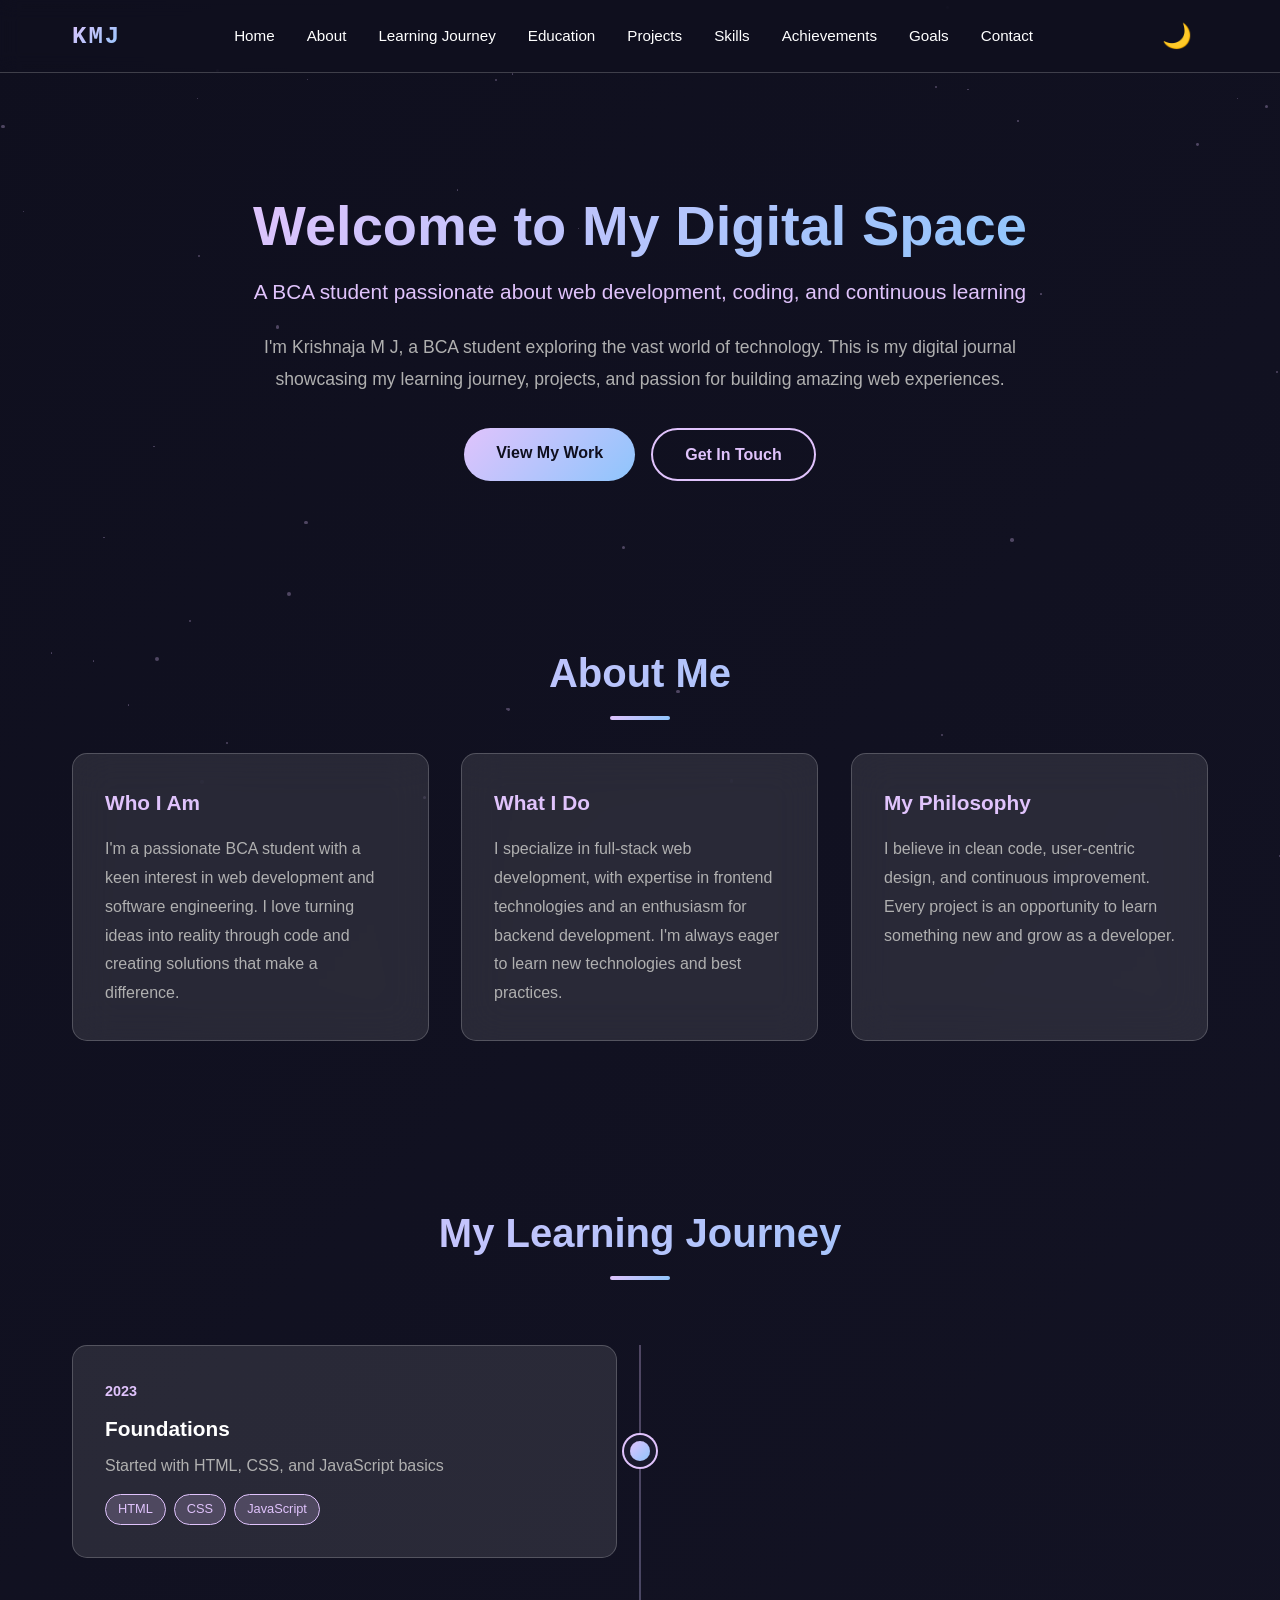
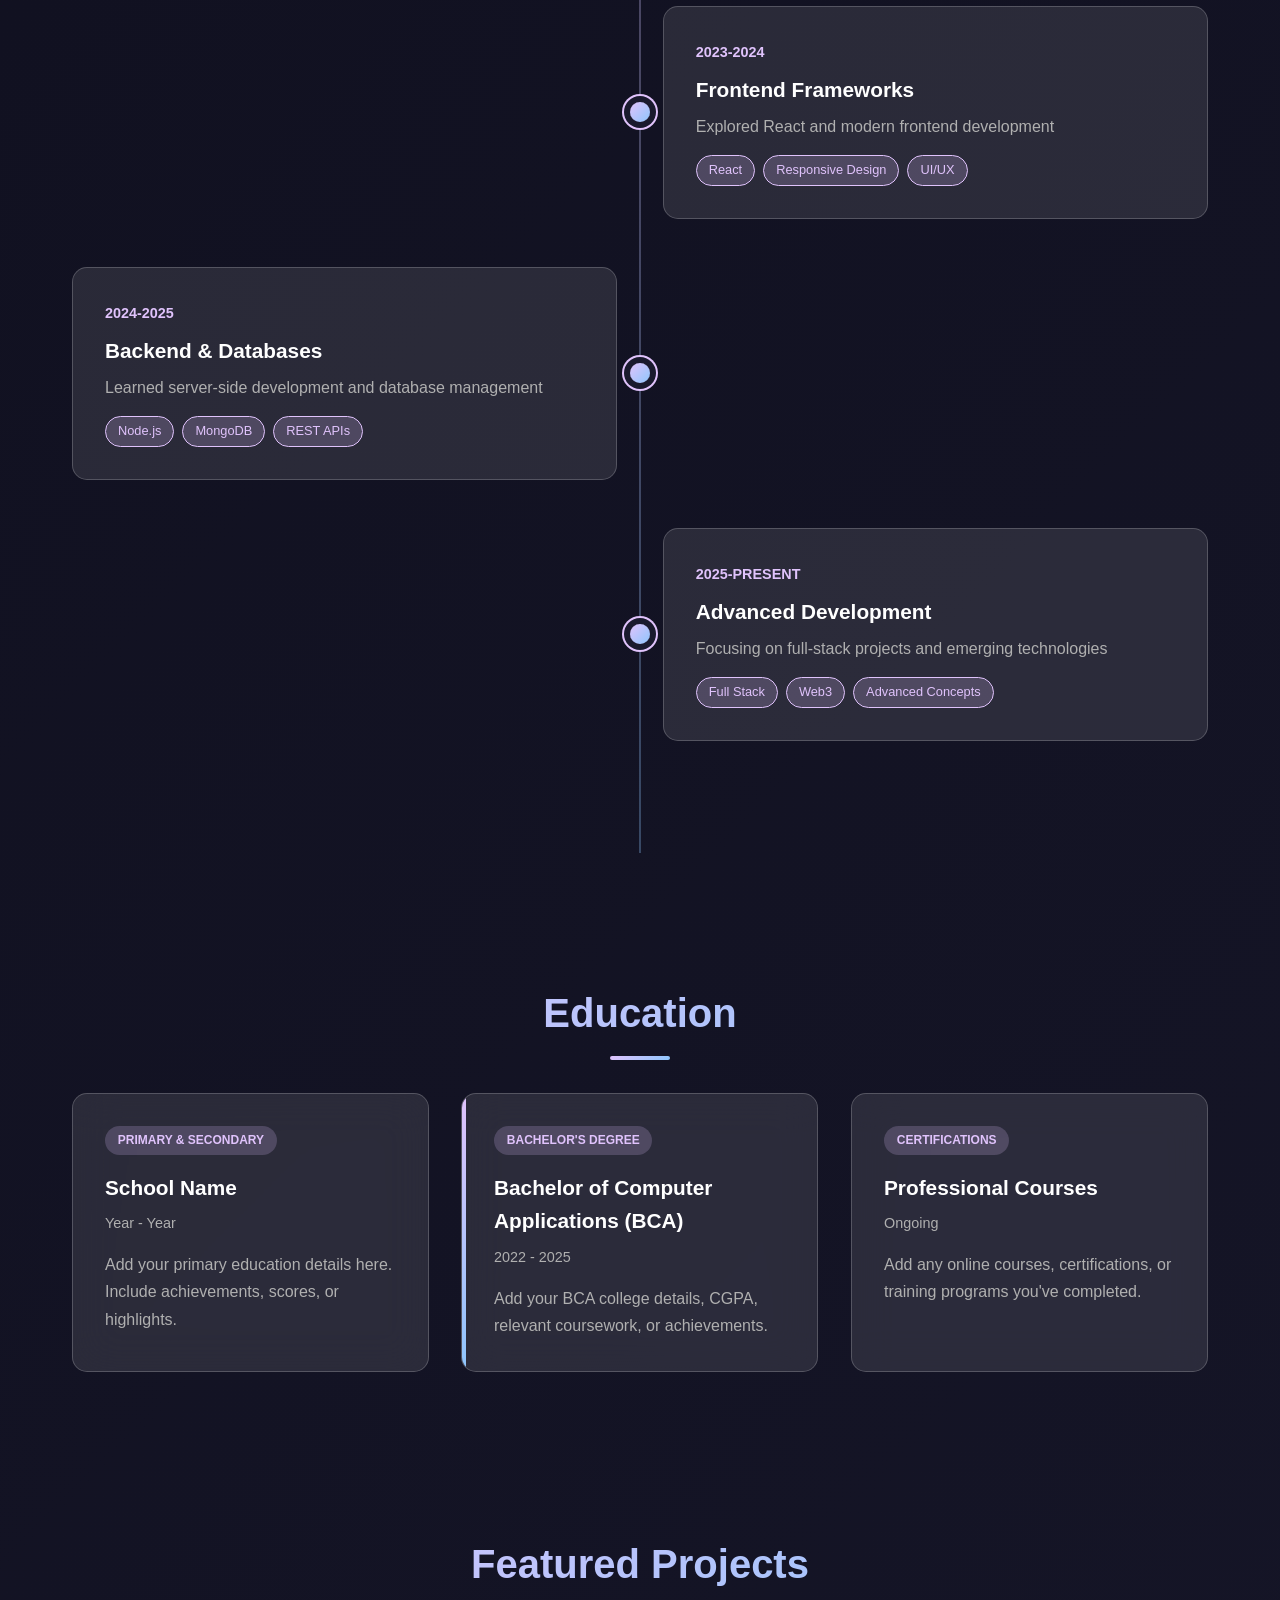
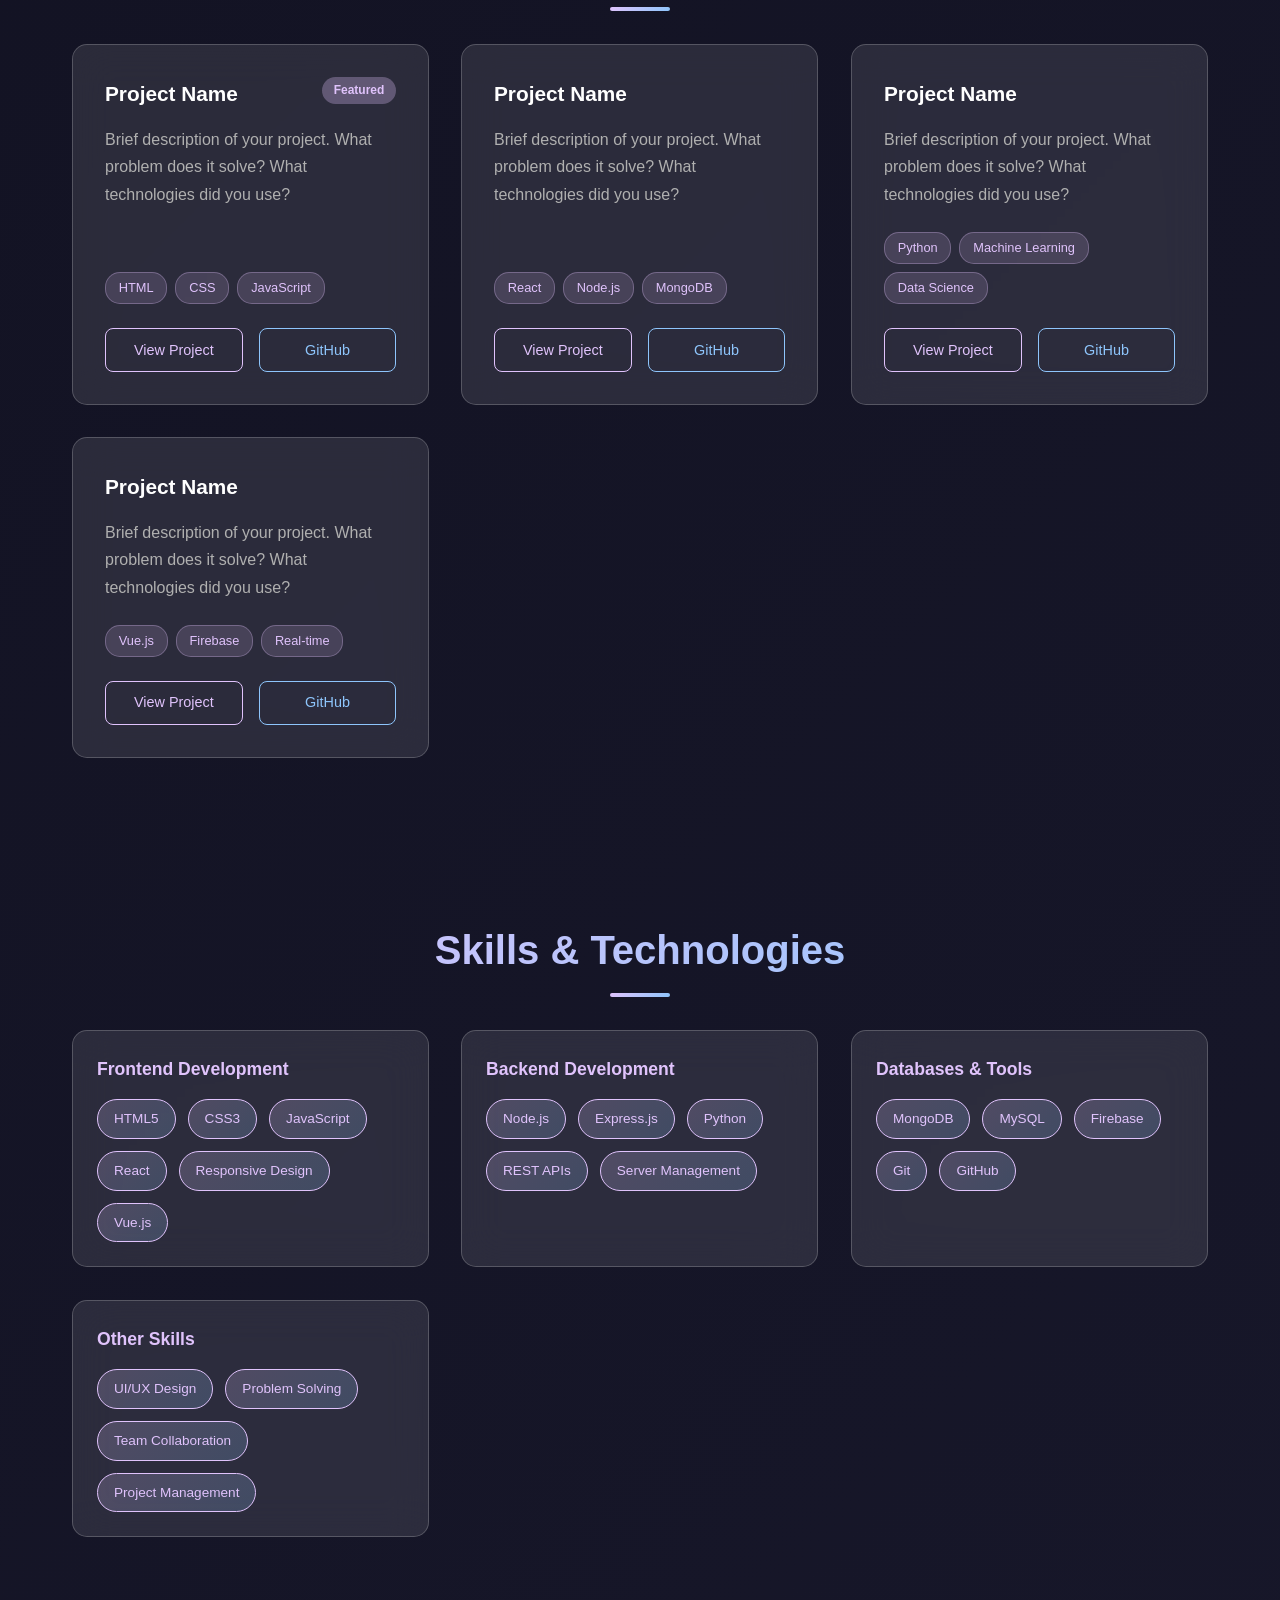
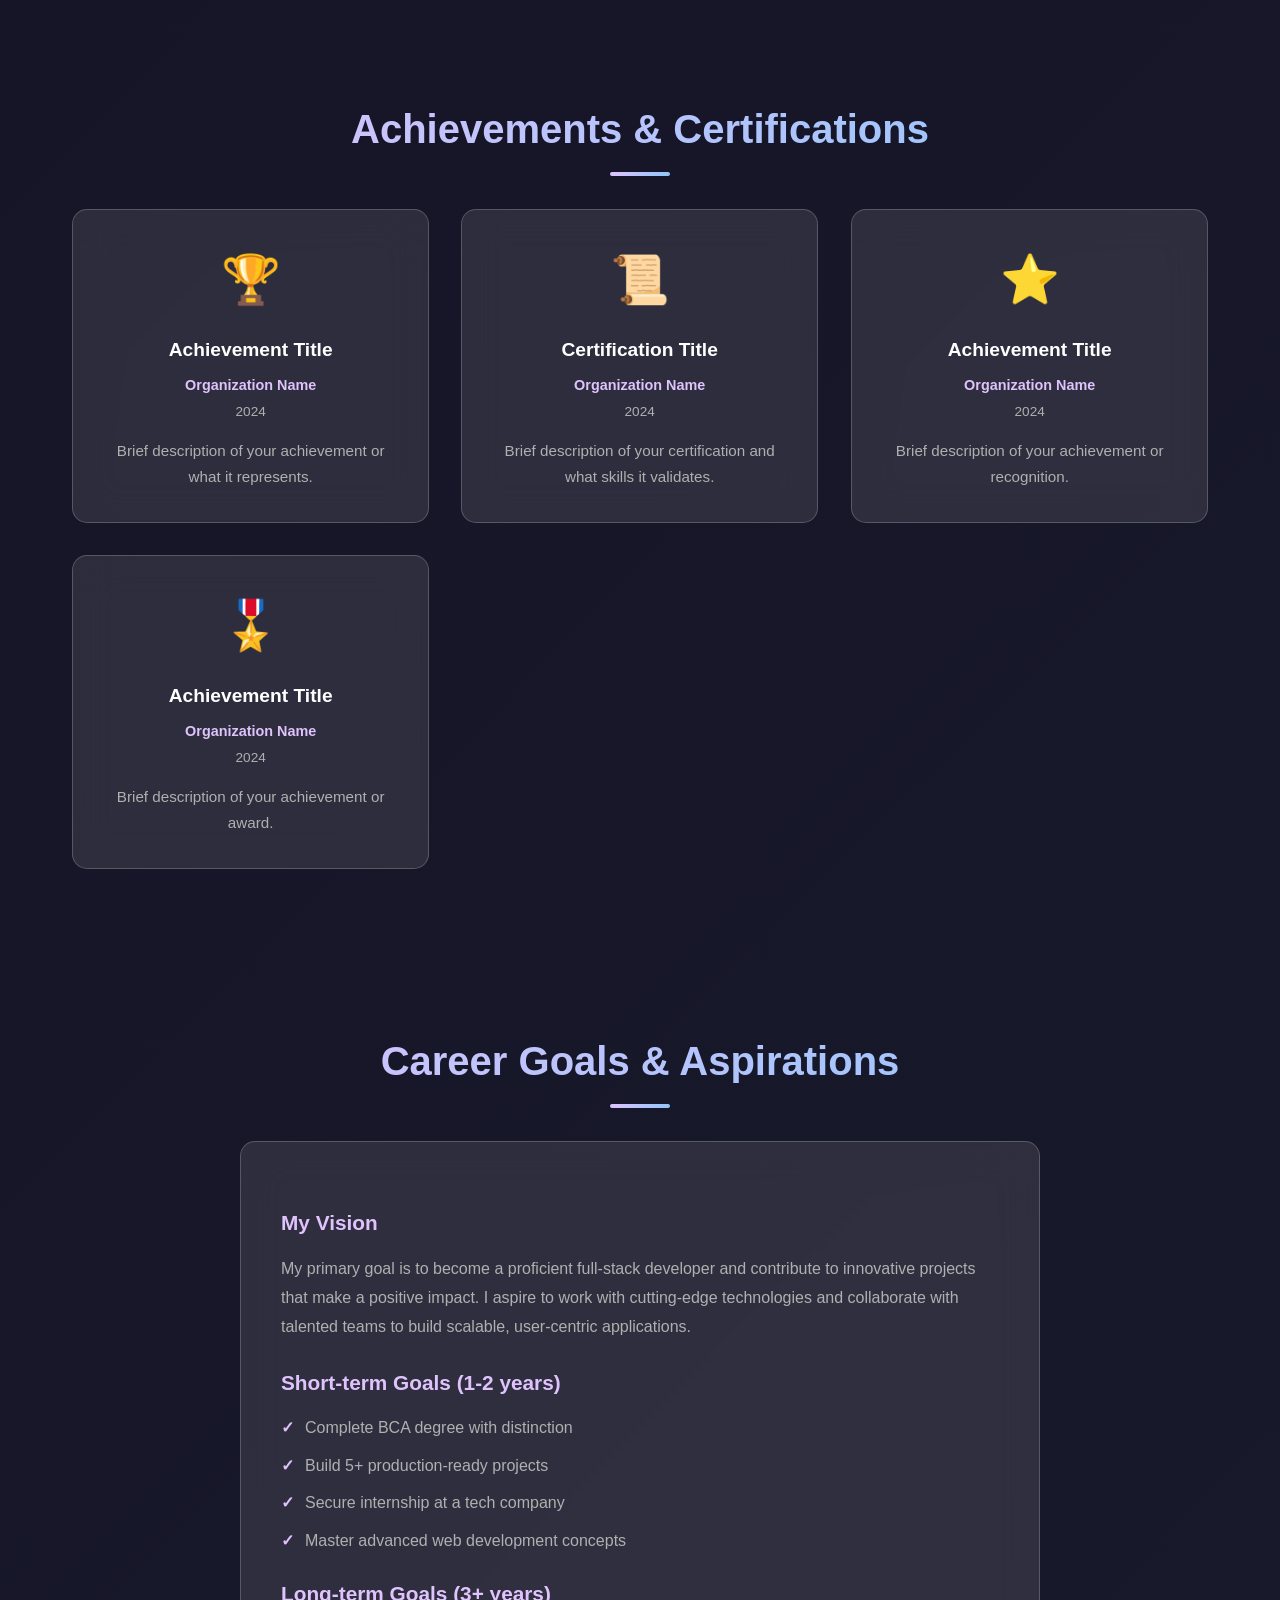
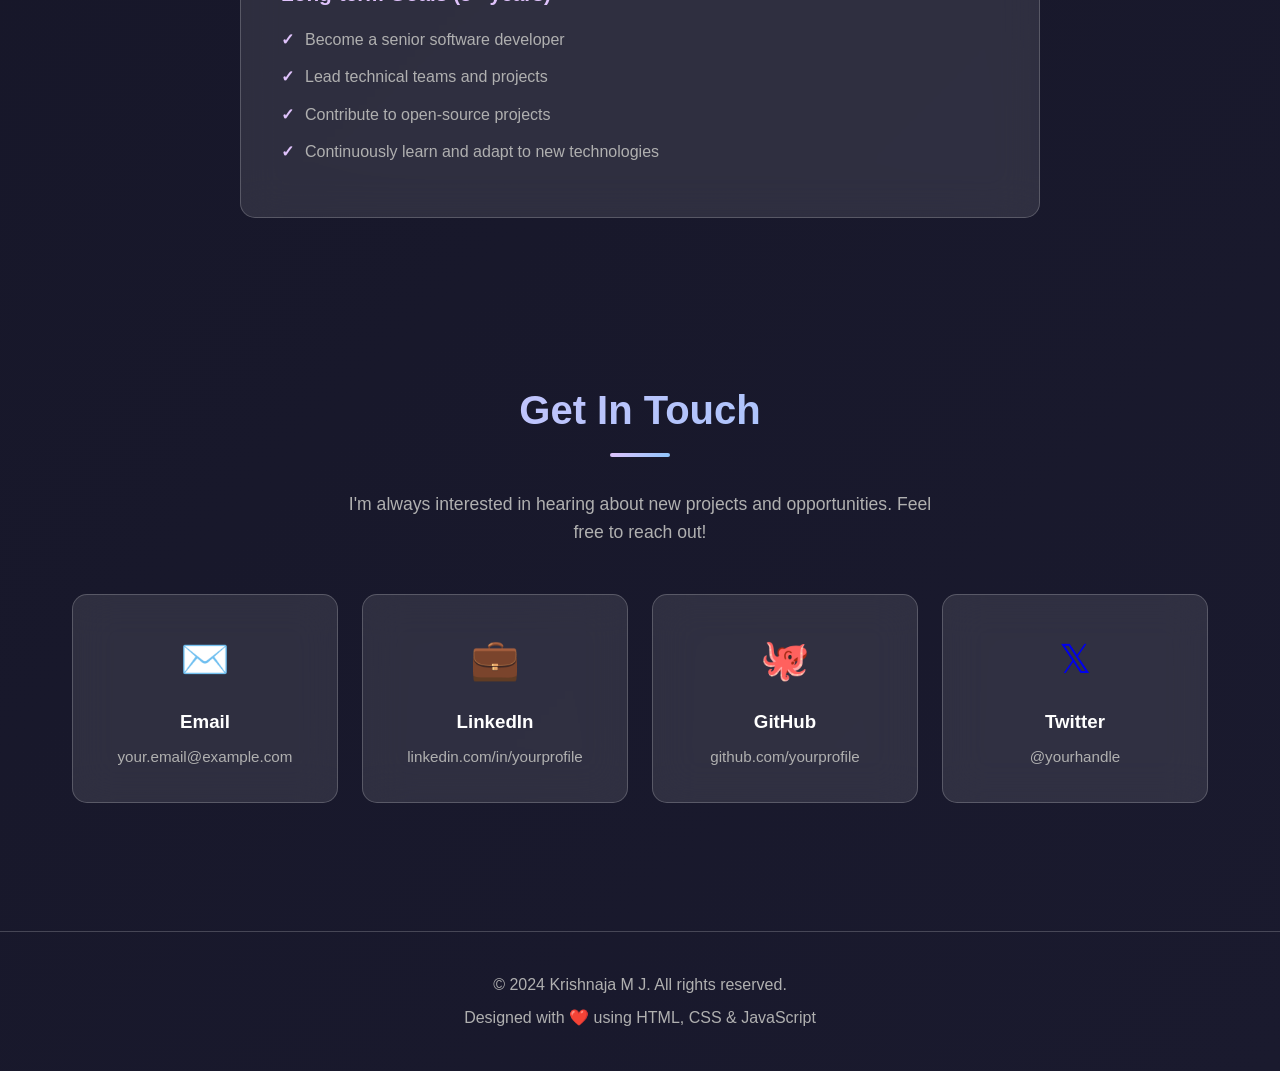
==== index.html @ 17bfd7f3 "Initial commit: Add elegant personal portfolio website" ====
<!DOCTYPE html>
<html lang="en">
<head>
    <meta charset="UTF-8">
    <meta name="viewport" content="width=device-width, initial-scale=1.0">
    <title>Krishnaja M J - Portfolio</title>
    <link rel="stylesheet" href="style.css">
</head>
<body>
    <!-- Animated Background Particles -->
    <div class="particles" id="particles"></div>

    <!-- Navigation -->
    <nav class="navbar">
        <div class="navbar-container">
            <!-- Logo with Initials -->
            <div class="logo">
                <span class="logo-text">KMJ</span>
            </div>
            
            <!-- Navigation Links -->
            <ul class="nav-menu" id="navMenu">
                <li><a href="#home" class="nav-link">Home</a></li>
                <li><a href="#about" class="nav-link">About</a></li>
                <li><a href="#journey" class="nav-link">Learning Journey</a></li>
                <li><a href="#education" class="nav-link">Education</a></li>
                <li><a href="#projects" class="nav-link">Projects</a></li>
                <li><a href="#skills" class="nav-link">Skills</a></li>
                <li><a href="#achievements" class="nav-link">Achievements</a></li>
                <li><a href="#goals" class="nav-link">Goals</a></li>
                <li><a href="#contact" class="nav-link">Contact</a></li>
            </ul>

            <!-- Theme Toggle -->
            <div class="theme-toggle" id="themeToggle">
                <span class="toggle-icon">🌙</span>
            </div>

            <!-- Hamburger Menu -->
            <div class="hamburger" id="hamburger">
                <span></span>
                <span></span>
                <span></span>
            </div>
        </div>
    </nav>

    <!-- Welcome Section -->
    <section id="home" class="welcome">
        <div class="welcome-content">
            <h1 class="welcome-title">Welcome to My Digital Space</h1>
            <p class="welcome-subtitle">A BCA student passionate about web development, coding, and continuous learning</p>
            <p class="welcome-description">
                <!-- REPLACE: Add your personal statement here -->
                I'm Krishnaja M J, a BCA student exploring the vast world of technology. This is my digital journal showcasing my learning journey, projects, and passion for building amazing web experiences.
            </p>
            <div class="welcome-buttons">
                <a href="#projects" class="btn btn-primary">View My Work</a>
                <a href="#contact" class="btn btn-secondary">Get In Touch</a>
            </div>
        </div>
    </section>

    <!-- About Me Section -->
    <section id="about" class="about">
        <div class="container">
            <h2 class="section-title">About Me</h2>
            <div class="about-grid">
                <div class="about-card glassmorphism">
                    <h3>Who I Am</h3>
                    <p>
                        <!-- REPLACE: Update with your background -->
                        I'm a passionate BCA student with a keen interest in web development and software engineering. I love turning ideas into reality through code and creating solutions that make a difference.
                    </p>
                </div>
                <div class="about-card glassmorphism">
                    <h3>What I Do</h3>
                    <p>
                        <!-- REPLACE: Update with your focus areas -->
                        I specialize in full-stack web development, with expertise in frontend technologies and an enthusiasm for backend development. I'm always eager to learn new technologies and best practices.
                    </p>
                </div>
                <div class="about-card glassmorphism">
                    <h3>My Philosophy</h3>
                    <p>
                        <!-- REPLACE: Share your approach -->
                        I believe in clean code, user-centric design, and continuous improvement. Every project is an opportunity to learn something new and grow as a developer.
                    </p>
                </div>
            </div>
        </div>
    </section>

    <!-- Learning Journey Timeline -->
    <section id="journey" class="journey">
        <div class="container">
            <h2 class="section-title">My Learning Journey</h2>
            <div class="timeline">
                <!-- Timeline Item 1 -->
                <div class="timeline-item">
                    <div class="timeline-marker"></div>
                    <div class="timeline-content glassmorphism">
                        <span class="timeline-date">2023</span>
                        <h3>Foundations</h3>
                        <p>Started with HTML, CSS, and JavaScript basics</p>
                        <div class="timeline-tags">
                            <span class="tag">HTML</span>
                            <span class="tag">CSS</span>
                            <span class="tag">JavaScript</span>
                        </div>
                    </div>
                </div>

                <!-- Timeline Item 2 -->
                <div class="timeline-item">
                    <div class="timeline-marker"></div>
                    <div class="timeline-content glassmorphism">
                        <span class="timeline-date">2023-2024</span>
                        <h3>Frontend Frameworks</h3>
                        <p>Explored React and modern frontend development</p>
                        <div class="timeline-tags">
                            <span class="tag">React</span>
                            <span class="tag">Responsive Design</span>
                            <span class="tag">UI/UX</span>
                        </div>
                    </div>
                </div>

                <!-- Timeline Item 3 -->
                <div class="timeline-item">
                    <div class="timeline-marker"></div>
                    <div class="timeline-content glassmorphism">
                        <span class="timeline-date">2024-2025</span>
                        <h3>Backend & Databases</h3>
                        <p>Learned server-side development and database management</p>
                        <div class="timeline-tags">
                            <span class="tag">Node.js</span>
                            <span class="tag">MongoDB</span>
                            <span class="tag">REST APIs</span>
                        </div>
                    </div>
                </div>

                <!-- Timeline Item 4 -->
                <div class="timeline-item">
                    <div class="timeline-marker"></div>
                    <div class="timeline-content glassmorphism">
                        <span class="timeline-date">2025-Present</span>
                        <h3>Advanced Development</h3>
                        <p>Focusing on full-stack projects and emerging technologies</p>
                        <div class="timeline-tags">
                            <span class="tag">Full Stack</span>
                            <span class="tag">Web3</span>
                            <span class="tag">Advanced Concepts</span>
                        </div>
                    </div>
                </div>
            </div>
        </div>
    </section>

    <!-- Education Section -->
    <section id="education" class="education">
        <div class="container">
            <h2 class="section-title">Education</h2>
            <div class="education-grid">
                <!-- Primary Education -->
                <div class="education-card glassmorphism">
                    <div class="education-level">Primary & Secondary</div>
                    <h3><!-- REPLACE: School/Institution Name -->School Name</h3>
                    <p class="education-year"><!-- REPLACE: Years of Study -->Year - Year</p>
                    <p class="education-description">
                        <!-- REPLACE: Add achievements or highlights -->
                        Add your primary education details here. Include achievements, scores, or highlights.
                    </p>
                </div>

                <!-- Bachelor's Degree -->
                <div class="education-card glassmorphism active">
                    <div class="education-level">Bachelor's Degree</div>
                    <h3><!-- REPLACE: Your College Name -->
                        Bachelor of Computer Applications (BCA)
                    </h3>
                    <p class="education-year"><!-- REPLACE: Graduation Year -->2022 - 2025</p>
                    <p class="education-description">
                        <!-- REPLACE: Add college achievements -->
                        Add your BCA college details, CGPA, relevant coursework, or achievements.
                    </p>
                </div>

                <!-- Certifications -->
                <div class="education-card glassmorphism">
                    <div class="education-level">Certifications</div>
                    <h3><!-- REPLACE: Certification Name -->Professional Courses</h3>
                    <p class="education-year"><!-- REPLACE: Year -->Ongoing</p>
                    <p class="education-description">
                        <!-- REPLACE: List your certifications -->
                        Add any online courses, certifications, or training programs you've completed.
                    </p>
                </div>
            </div>
        </div>
    </section>

    <!-- Projects Section -->
    <section id="projects" class="projects">
        <div class="container">
            <h2 class="section-title">Featured Projects</h2>
            <div class="projects-grid">
                <!-- Project 1 -->
                <div class="project-card glassmorphism">
                    <div class="project-header">
                        <h3><!-- REPLACE: Project Name -->Project Name</h3>
                        <span class="project-badge">Featured</span>
                    </div>
                    <p class="project-description">
                        <!-- REPLACE: Project description -->
                        Brief description of your project. What problem does it solve? What technologies did you use?
                    </p>
                    <div class="project-tags">
                        <span class="badge"><!-- REPLACE: Technology -->HTML</span>
                        <span class="badge"><!-- REPLACE: Technology -->CSS</span>
                        <span class="badge"><!-- REPLACE: Technology -->JavaScript</span>
                    </div>
                    <div class="project-links">
                        <a href="#" class="link-btn">View Project</a>
                        <a href="#" class="link-btn github">GitHub</a>
                    </div>
                </div>

                <!-- Project 2 -->
                <div class="project-card glassmorphism">
                    <div class="project-header">
                        <h3><!-- REPLACE: Project Name -->Project Name</h3>
                    </div>
                    <p class="project-description">
                        <!-- REPLACE: Project description -->
                        Brief description of your project. What problem does it solve? What technologies did you use?
                    </p>
                    <div class="project-tags">
                        <span class="badge"><!-- REPLACE: Technology -->React</span>
                        <span class="badge"><!-- REPLACE: Technology -->Node.js</span>
                        <span class="badge"><!-- REPLACE: Technology -->MongoDB</span>
                    </div>
                    <div class="project-links">
                        <a href="#" class="link-btn">View Project</a>
                        <a href="#" class="link-btn github">GitHub</a>
                    </div>
                </div>

                <!-- Project 3 -->
                <div class="project-card glassmorphism">
                    <div class="project-header">
                        <h3><!-- REPLACE: Project Name -->Project Name</h3>
                    </div>
                    <p class="project-description">
                        <!-- REPLACE: Project description -->
                        Brief description of your project. What problem does it solve? What technologies did you use?
                    </p>
                    <div class="project-tags">
                        <span class="badge"><!-- REPLACE: Technology -->Python</span>
                        <span class="badge"><!-- REPLACE: Technology -->Machine Learning</span>
                        <span class="badge"><!-- REPLACE: Technology -->Data Science</span>
                    </div>
                    <div class="project-links">
                        <a href="#" class="link-btn">View Project</a>
                        <a href="#" class="link-btn github">GitHub</a>
                    </div>
                </div>

                <!-- Project 4 -->
                <div class="project-card glassmorphism">
                    <div class="project-header">
                        <h3><!-- REPLACE: Project Name -->Project Name</h3>
                    </div>
                    <p class="project-description">
                        <!-- REPLACE: Project description -->
                        Brief description of your project. What problem does it solve? What technologies did you use?
                    </p>
                    <div class="project-tags">
                        <span class="badge"><!-- REPLACE: Technology -->Vue.js</span>
                        <span class="badge"><!-- REPLACE: Technology -->Firebase</span>
                        <span class="badge"><!-- REPLACE: Technology -->Real-time</span>
                    </div>
                    <div class="project-links">
                        <a href="#" class="link-btn">View Project</a>
                        <a href="#" class="link-btn github">GitHub</a>
                    </div>
                </div>
            </div>
        </div>
    </section>

    <!-- Skills Section -->
    <section id="skills" class="skills">
        <div class="container">
            <h2 class="section-title">Skills & Technologies</h2>
            <div class="skills-container">
                <!-- Frontend Skills -->
                <div class="skill-category">
                    <h3 class="category-title">Frontend Development</h3>
                    <div class="skills-badges">
                        <span class="skill-badge"><!-- REPLACE -->HTML5</span>
                        <span class="skill-badge"><!-- REPLACE -->CSS3</span>
                        <span class="skill-badge"><!-- REPLACE -->JavaScript</span>
                        <span class="skill-badge"><!-- REPLACE -->React</span>
                        <span class="skill-badge"><!-- REPLACE -->Responsive Design</span>
                        <span class="skill-badge"><!-- REPLACE -->Vue.js</span>
                    </div>
                </div>

                <!-- Backend Skills -->
                <div class="skill-category">
                    <h3 class="category-title">Backend Development</h3>
                    <div class="skills-badges">
                        <span class="skill-badge"><!-- REPLACE -->Node.js</span>
                        <span class="skill-badge"><!-- REPLACE -->Express.js</span>
                        <span class="skill-badge"><!-- REPLACE -->Python</span>
                        <span class="skill-badge"><!-- REPLACE -->REST APIs</span>
                        <span class="skill-badge"><!-- REPLACE -->Server Management</span>
                    </div>
                </div>

                <!-- Database Skills -->
                <div class="skill-category">
                    <h3 class="category-title">Databases & Tools</h3>
                    <div class="skills-badges">
                        <span class="skill-badge"><!-- REPLACE -->MongoDB</span>
                        <span class="skill-badge"><!-- REPLACE -->MySQL</span>
                        <span class="skill-badge"><!-- REPLACE -->Firebase</span>
                        <span class="skill-badge"><!-- REPLACE -->Git</span>
                        <span class="skill-badge"><!-- REPLACE -->GitHub</span>
                    </div>
                </div>

                <!-- Other Skills -->
                <div class="skill-category">
                    <h3 class="category-title">Other Skills</h3>
                    <div class="skills-badges">
                        <span class="skill-badge"><!-- REPLACE -->UI/UX Design</span>
                        <span class="skill-badge"><!-- REPLACE -->Problem Solving</span>
                        <span class="skill-badge"><!-- REPLACE -->Team Collaboration</span>
                        <span class="skill-badge"><!-- REPLACE -->Project Management</span>
                    </div>
                </div>
            </div>
        </div>
    </section>

    <!-- Achievements & Certifications Section -->
    <section id="achievements" class="achievements">
        <div class="container">
            <h2 class="section-title">Achievements & Certifications</h2>
            <div class="achievements-grid">
                <!-- Achievement 1 -->
                <div class="achievement-card glassmorphism">
                    <div class="achievement-icon">🏆</div>
                    <h3><!-- REPLACE: Achievement Title -->Achievement Title</h3>
                    <p class="achievement-issuer"><!-- REPLACE: Organization -->Organization Name</p>
                    <p class="achievement-date"><!-- REPLACE: Date -->2024</p>
                    <p class="achievement-description">
                        <!-- REPLACE: Achievement description -->
                        Brief description of your achievement or what it represents.
                    </p>
                </div>

                <!-- Achievement 2 -->
                <div class="achievement-card glassmorphism">
                    <div class="achievement-icon">📜</div>
                    <h3><!-- REPLACE: Certification Title -->Certification Title</h3>
                    <p class="achievement-issuer"><!-- REPLACE: Organization -->Organization Name</p>
                    <p class="achievement-date"><!-- REPLACE: Date -->2024</p>
                    <p class="achievement-description">
                        <!-- REPLACE: Certification description -->
                        Brief description of your certification and what skills it validates.
                    </p>
                </div>

                <!-- Achievement 3 -->
                <div class="achievement-card glassmorphism">
                    <div class="achievement-icon">⭐</div>
                    <h3><!-- REPLACE: Achievement Title -->Achievement Title</h3>
                    <p class="achievement-issuer"><!-- REPLACE: Organization -->Organization Name</p>
                    <p class="achievement-date"><!-- REPLACE: Date -->2024</p>
                    <p class="achievement-description">
                        <!-- REPLACE: Achievement description -->
                        Brief description of your achievement or recognition.
                    </p>
                </div>

                <!-- Achievement 4 -->
                <div class="achievement-card glassmorphism">
                    <div class="achievement-icon">🎖️</div>
                    <h3><!-- REPLACE: Achievement Title -->Achievement Title</h3>
                    <p class="achievement-issuer"><!-- REPLACE: Organization -->Organization Name</p>
                    <p class="achievement-date"><!-- REPLACE: Date -->2024</p>
                    <p class="achievement-description">
                        <!-- REPLACE: Achievement description -->
                        Brief description of your achievement or award.
                    </p>
                </div>
            </div>
        </div>
    </section>

    <!-- Career Goals Section -->
    <section id="goals" class="goals">
        <div class="container">
            <h2 class="section-title">Career Goals & Aspirations</h2>
            <div class="goals-content">
                <div class="goals-text glassmorphism">
                    <h3>My Vision</h3>
                    <p>
                        <!-- REPLACE: Your career objective -->
                        My primary goal is to become a proficient full-stack developer and contribute to innovative projects that make a positive impact. I aspire to work with cutting-edge technologies and collaborate with talented teams to build scalable, user-centric applications.
                    </p>
                    <h3>Short-term Goals (1-2 years)</h3>
                    <ul class="goals-list">
                        <li><!-- REPLACE -->Complete BCA degree with distinction</li>
                        <li><!-- REPLACE -->Build 5+ production-ready projects</li>
                        <li><!-- REPLACE -->Secure internship at a tech company</li>
                        <li><!-- REPLACE -->Master advanced web development concepts</li>
                    </ul>
                    <h3>Long-term Goals (3+ years)</h3>
                    <ul class="goals-list">
                        <li><!-- REPLACE -->Become a senior software developer</li>
                        <li><!-- REPLACE -->Lead technical teams and projects</li>
                        <li><!-- REPLACE -->Contribute to open-source projects</li>
                        <li><!-- REPLACE -->Continuously learn and adapt to new technologies</li>
                    </ul>
                </div>
            </div>
        </div>
    </section>

    <!-- Contact Section -->
    <section id="contact" class="contact">
        <div class="container">
            <h2 class="section-title">Get In Touch</h2>
            <div class="contact-content">
                <p class="contact-intro">
                    I'm always interested in hearing about new projects and opportunities. Feel free to reach out!
                </p>
                <div class="contact-grid">
                    <!-- Email -->
                    <a href="mailto:<!-- REPLACE: Your email -->your.email@example.com" class="contact-card glassmorphism">
                        <div class="contact-icon">✉️</div>
                        <h3>Email</h3>
                        <p><!-- REPLACE: Your email -->your.email@example.com</p>
                    </a>

                    <!-- LinkedIn -->
                    <a href="https://linkedin.com/in/<!-- REPLACE: Your LinkedIn username -->" target="_blank" class="contact-card glassmorphism">
                        <div class="contact-icon">💼</div>
                        <h3>LinkedIn</h3>
                        <p><!-- REPLACE: Your LinkedIn -->linkedin.com/in/yourprofile</p>
                    </a>

                    <!-- GitHub -->
                    <a href="https://github.com/<!-- REPLACE: Your GitHub username -->" target="_blank" class="contact-card glassmorphism">
                        <div class="contact-icon">🐙</div>
                        <h3>GitHub</h3>
                        <p><!-- REPLACE: Your GitHub -->github.com/yourprofile</p>
                    </a>

                    <!-- Twitter/X -->
                    <a href="https://twitter.com/<!-- REPLACE: Your Twitter handle -->" target="_blank" class="contact-card glassmorphism">
                        <div class="contact-icon">𝕏</div>
                        <h3>Twitter</h3>
                        <p><!-- REPLACE: Your Twitter -->@yourhandle</p>
                    </a>
                </div>
            </div>
        </div>
    </section>

    <!-- Footer -->
    <footer class="footer">
        <div class="container">
            <p>&copy; 2024 Krishnaja M J. All rights reserved.</p>
            <p>Designed with <span class="heart">❤️</span> using HTML, CSS & JavaScript</p>
        </div>
    </footer>

    <!-- Back to Top Button -->
    <button class="back-to-top" id="backToTop">↑</button>

    <script src="script.js"></script>
</body>
</html>
---- style.css ----
/* ============================================
   PORTFOLIO WEBSITE - CSS STYLESHEET
   ============================================ */

/* Root Variables */
:root {
    --primary-color: #e0c3fc;
    --secondary-color: #8ec5fc;
    --accent-color: #6c63ff;
    --dark-bg: #0f0f1e;
    --light-bg: #1a1a2e;
    --card-bg: rgba(255, 255, 255, 0.1);
    --text-light: #ffffff;
    --text-dark: #0f0f1e;
    --text-secondary: #b0b0b0;
    --border-color: rgba(255, 255, 255, 0.2);
    --shadow: 0 8px 32px rgba(0, 0, 0, 0.3);
    --transition: all 0.3s cubic-bezier(0.23, 1, 0.320, 1);
}

/* Light Mode */
body.light-mode {
    --primary-color: #667eea;
    --secondary-color: #764ba2;
    --dark-bg: #f5f7fa;
    --light-bg: #ffffff;
    --card-bg: rgba(102, 126, 234, 0.08);
    --text-light: #0f0f1e;
    --text-dark: #f5f7fa;
    --text-secondary: #666666;
    --border-color: rgba(102, 126, 234, 0.2);
}

/* Global Styles */
* {
    margin: 0;
    padding: 0;
    box-sizing: border-box;
}

html {
    scroll-behavior: smooth;
}

body {
    font-family: 'Segoe UI', Tahoma, Geneva, Verdana, sans-serif;
    background: linear-gradient(135deg, var(--dark-bg) 0%, var(--light-bg) 100%);
    color: var(--text-light);
    line-height: 1.6;
    overflow-x: hidden;
    transition: background 0.3s ease;
}

.container {
    max-width: 1200px;
    margin: 0 auto;
    padding: 0 2rem;
}

/* ============================================
   ANIMATED PARTICLES BACKGROUND
   ============================================ */

.particles {
    position: fixed;
    top: 0;
    left: 0;
    width: 100%;
    height: 100%;
    pointer-events: none;
    z-index: 1;
    opacity: 0.3;
}

.particle {
    position: absolute;
    background: var(--primary-color);
    border-radius: 50%;
    animation: float 20s infinite;
}

@keyframes float {
    0%, 100% {
        transform: translateY(0px) translateX(0px);
        opacity: 0;
    }
    10% {
        opacity: 1;
    }
    90% {
        opacity: 1;
    }
    100% {
        transform: translateY(-100vh) translateX(100px);
        opacity: 0;
    }
}

/* ============================================
   NAVIGATION BAR
   ============================================ */

.navbar {
    position: fixed;
    top: 0;
    width: 100%;
    backdrop-filter: blur(10px);
    background: rgba(15, 15, 30, 0.8);
    padding: 1rem 0;
    z-index: 1000;
    border-bottom: 1px solid var(--border-color);
    transition: var(--transition);
}

body.light-mode .navbar {
    background: rgba(245, 247, 250, 0.9);
}

.navbar-container {
    max-width: 1200px;
    margin: 0 auto;
    padding: 0 2rem;
    display: flex;
    justify-content: space-between;
    align-items: center;
}

/* Logo */
.logo {
    font-size: 1.5rem;
    font-weight: 700;
    background: linear-gradient(135deg, var(--primary-color), var(--secondary-color));
    -webkit-background-clip: text;
    -webkit-text-fill-color: transparent;
    background-clip: text;
    letter-spacing: 2px;
}

.logo-text {
    font-family: 'Courier New', monospace;
}

/* Navigation Menu */
.nav-menu {
    display: flex;
    list-style: none;
    gap: 2rem;
    flex: 1;
    justify-content: center;
}

.nav-link {
    color: var(--text-light);
    text-decoration: none;
    font-size: 0.95rem;
    font-weight: 500;
    position: relative;
    transition: var(--transition);
}

.nav-link::after {
    content: '';
    position: absolute;
    bottom: -5px;
    left: 0;
    width: 0;
    height: 2px;
    background: linear-gradient(135deg, var(--primary-color), var(--secondary-color));
    transition: width 0.3s ease;
}

.nav-link:hover::after {
    width: 100%;
}

/* Theme Toggle */
.theme-toggle {
    cursor: pointer;
    font-size: 1.5rem;
    transition: var(--transition);
    margin: 0 1rem;
}

.theme-toggle:hover {
    transform: rotate(20deg);
}

/* Hamburger Menu */
.hamburger {
    display: none;
    flex-direction: column;
    cursor: pointer;
    gap: 0.5rem;
}

.hamburger span {
    width: 25px;
    height: 3px;
    background: var(--primary-color);
    border-radius: 2px;
    transition: var(--transition);
}

/* ============================================
   GLASSMORPHISM EFFECT
   ============================================ */

.glassmorphism {
    background: var(--card-bg);
    backdrop-filter: blur(20px);
    border: 1px solid var(--border-color);
    border-radius: 15px;
    padding: 2rem;
    transition: var(--transition);
}

.glassmorphism:hover {
    border-color: var(--primary-color);
    transform: translateY(-5px);
    box-shadow: 0 20px 40px rgba(224, 195, 252, 0.1);
}

/* ============================================
   BUTTONS
   ============================================ */

.btn {
    padding: 0.75rem 2rem;
    border: none;
    border-radius: 50px;
    font-size: 1rem;
    font-weight: 600;
    cursor: pointer;
    transition: var(--transition);
    text-decoration: none;
    display: inline-block;
    position: relative;
    overflow: hidden;
}

.btn-primary {
    background: linear-gradient(135deg, var(--primary-color), var(--secondary-color));
    color: var(--dark-bg);
}

.btn-primary:hover {
    transform: translateY(-3px);
    box-shadow: 0 10px 25px rgba(224, 195, 252, 0.4);
}

.btn-secondary {
    background: transparent;
    color: var(--primary-color);
    border: 2px solid var(--primary-color);
}

.btn-secondary:hover {
    background: var(--primary-color);
    color: var(--dark-bg);
}

/* ============================================
   SECTION STYLING
   ============================================ */

section {
    padding: 5rem 0;
    position: relative;
    z-index: 2;
}

.section-title {
    font-size: 2.5rem;
    font-weight: 700;
    text-align: center;
    margin-bottom: 3rem;
    background: linear-gradient(135deg, var(--primary-color), var(--secondary-color));
    -webkit-background-clip: text;
    -webkit-text-fill-color: transparent;
    background-clip: text;
    position: relative;
}

.section-title::after {
    content: '';
    position: absolute;
    bottom: -15px;
    left: 50%;
    transform: translateX(-50%);
    width: 60px;
    height: 4px;
    background: linear-gradient(135deg, var(--primary-color), var(--secondary-color));
    border-radius: 2px;
}

/* ============================================
   WELCOME SECTION
   ============================================ */

.welcome {
    padding: 8rem 0 5rem;
    text-align: center;
    margin-top: 4rem;
}

.welcome-content {
    max-width: 800px;
    margin: 0 auto;
}

.welcome-title {
    font-size: 3.5rem;
    font-weight: 800;
    margin-bottom: 1rem;
    line-height: 1.2;
    background: linear-gradient(135deg, var(--primary-color), var(--secondary-color));
    -webkit-background-clip: text;
    -webkit-text-fill-color: transparent;
    background-clip: text;
    animation: slideInDown 0.8s ease;
}

.welcome-subtitle {
    font-size: 1.3rem;
    color: var(--primary-color);
    margin-bottom: 1.5rem;
    animation: slideInUp 0.8s ease 0.1s backwards;
}

.welcome-description {
    font-size: 1.1rem;
    color: var(--text-secondary);
    margin-bottom: 2rem;
    line-height: 1.8;
    animation: slideInUp 0.8s ease 0.2s backwards;
}

.welcome-buttons {
    display: flex;
    gap: 1rem;
    justify-content: center;
    flex-wrap: wrap;
    animation: slideInUp 0.8s ease 0.3s backwards;
}

@keyframes slideInDown {
    from {
        opacity: 0;
        transform: translateY(-30px);
    }
    to {
        opacity: 1;
        transform: translateY(0);
    }
}

@keyframes slideInUp {
    from {
        opacity: 0;
        transform: translateY(30px);
    }
    to {
        opacity: 1;
        transform: translateY(0);
    }
}

/* ============================================
   ABOUT SECTION
   ============================================ */

.about-grid {
    display: grid;
    grid-template-columns: repeat(auto-fit, minmax(250px, 1fr));
    gap: 2rem;
}

.about-card {
    animation: fadeInScale 0.6s ease;
}

.about-card h3 {
    font-size: 1.3rem;
    margin-bottom: 1rem;
    color: var(--primary-color);
}

.about-card p {
    color: var(--text-secondary);
    line-height: 1.8;
}

@keyframes fadeInScale {
    from {
        opacity: 0;
        transform: scale(0.9);
    }
    to {
        opacity: 1;
        transform: scale(1);
    }
}

/* ============================================
   LEARNING JOURNEY TIMELINE
   ============================================ */

.timeline {
    position: relative;
    padding: 2rem 0;
}

.timeline::before {
    content: '';
    position: absolute;
    left: 50%;
    transform: translateX(-50%);
    width: 2px;
    height: 100%;
    background: linear-gradient(180deg, var(--primary-color), var(--secondary-color));
    opacity: 0.3;
}

.timeline-item {
    margin-bottom: 3rem;
    display: flex;
    align-items: center;
}

.timeline-item:nth-child(odd) {
    flex-direction: row;
    padding-right: 52%;
}

.timeline-item:nth-child(even) {
    flex-direction: row-reverse;
    padding-left: 52%;
}

.timeline-marker {
    width: 20px;
    height: 20px;
    background: linear-gradient(135deg, var(--primary-color), var(--secondary-color));
    border-radius: 50%;
    position: absolute;
    left: 50%;
    transform: translateX(-50%);
    box-shadow: 0 0 0 6px var(--light-bg), 0 0 0 8px var(--primary-color);
    z-index: 10;
}

.timeline-content {
    width: 100%;
}

.timeline-date {
    color: var(--primary-color);
    font-size: 0.9rem;
    font-weight: 600;
    text-transform: uppercase;
}

.timeline-content h3 {
    font-size: 1.3rem;
    margin: 0.5rem 0 0.5rem;
    color: var(--text-light);
}

.timeline-content p {
    color: var(--text-secondary);
    margin-bottom: 1rem;
}

.timeline-tags {
    display: flex;
    gap: 0.5rem;
    flex-wrap: wrap;
}

.tag {
    background: rgba(224, 195, 252, 0.2);
    color: var(--primary-color);
    padding: 0.25rem 0.75rem;
    border-radius: 20px;
    font-size: 0.8rem;
    border: 1px solid var(--primary-color);
}

/* ============================================
   EDUCATION SECTION
   ============================================ */

.education-grid {
    display: grid;
    grid-template-columns: repeat(auto-fit, minmax(300px, 1fr));
    gap: 2rem;
}

.education-card {
    position: relative;
    overflow: hidden;
}

.education-card::before {
    content: '';
    position: absolute;
    top: 0;
    left: 0;
    width: 4px;
    height: 100%;
    background: linear-gradient(180deg, var(--primary-color), var(--secondary-color));
    opacity: 0;
    transition: opacity 0.3s ease;
}

.education-card:hover::before {
    opacity: 1;
}

.education-card.active::before {
    opacity: 1;
}

.education-level {
    display: inline-block;
    background: rgba(224, 195, 252, 0.2);
    color: var(--primary-color);
    padding: 0.3rem 0.8rem;
    border-radius: 20px;
    font-size: 0.75rem;
    font-weight: 600;
    text-transform: uppercase;
    margin-bottom: 1rem;
}

.education-card h3 {
    font-size: 1.3rem;
    margin-bottom: 0.5rem;
    color: var(--text-light);
}

.education-year {
    color: var(--text-secondary);
    font-size: 0.9rem;
    margin-bottom: 1rem;
}

.education-description {
    color: var(--text-secondary);
    line-height: 1.7;
}

/* ============================================
   PROJECTS SECTION
   ============================================ */

.projects-grid {
    display: grid;
    grid-template-columns: repeat(auto-fit, minmax(320px, 1fr));
    gap: 2rem;
}

.project-card {
    height: 100%;
    display: flex;
    flex-direction: column;
    position: relative;
}

.project-header {
    display: flex;
    justify-content: space-between;
    align-items: flex-start;
    margin-bottom: 1rem;
}

.project-header h3 {
    font-size: 1.3rem;
    color: var(--text-light);
}

.project-badge {
    background: rgba(224, 195, 252, 0.3);
    color: var(--primary-color);
    padding: 0.25rem 0.75rem;
    border-radius: 20px;
    font-size: 0.75rem;
    font-weight: 600;
    white-space: nowrap;
}

.project-description {
    color: var(--text-secondary);
    margin-bottom: 1.5rem;
    flex-grow: 1;
    line-height: 1.7;
}

.project-tags {
    display: flex;
    gap: 0.5rem;
    flex-wrap: wrap;
    margin-bottom: 1.5rem;
}

.badge {
    background: rgba(224, 195, 252, 0.15);
    color: var(--primary-color);
    padding: 0.3rem 0.8rem;
    border-radius: 15px;
    font-size: 0.8rem;
    border: 1px solid rgba(224, 195, 252, 0.3);
}

.project-links {
    display: flex;
    gap: 1rem;
}

.link-btn {
    flex: 1;
    padding: 0.6rem 1rem;
    border: 1px solid var(--primary-color);
    border-radius: 8px;
    color: var(--primary-color);
    text-decoration: none;
    text-align: center;
    transition: var(--transition);
    font-size: 0.9rem;
    font-weight: 500;
}

.link-btn:hover {
    background: var(--primary-color);
    color: var(--dark-bg);
}

.link-btn.github {
    border-color: var(--secondary-color);
    color: var(--secondary-color);
}

.link-btn.github:hover {
    background: var(--secondary-color);
    color: var(--dark-bg);
}

/* ============================================
   SKILLS SECTION
   ============================================ */

.skills-container {
    display: grid;
    grid-template-columns: repeat(auto-fit, minmax(280px, 1fr));
    gap: 2rem;
}

.skill-category {
    background: var(--card-bg);
    backdrop-filter: blur(20px);
    border: 1px solid var(--border-color);
    border-radius: 15px;
    padding: 1.5rem;
    transition: var(--transition);
}

.skill-category:hover {
    border-color: var(--primary-color);
    transform: translateY(-5px);
}

.category-title {
    color: var(--primary-color);
    font-size: 1.1rem;
    font-weight: 600;
    margin-bottom: 1rem;
}

.skills-badges {
    display: flex;
    flex-wrap: wrap;
    gap: 0.75rem;
}

.skill-badge {
    background: linear-gradient(135deg, rgba(224, 195, 252, 0.2), rgba(142, 197, 252, 0.2));
    color: var(--primary-color);
    padding: 0.5rem 1rem;
    border-radius: 25px;
    font-size: 0.85rem;
    font-weight: 500;
    border: 1px solid var(--primary-color);
    transition: var(--transition);
    cursor: default;
}

.skill-badge:hover {
    background: var(--primary-color);
    color: var(--dark-bg);
    transform: scale(1.05);
}

/* ============================================
   ACHIEVEMENTS SECTION
   ============================================ */

.achievements-grid {
    display: grid;
    grid-template-columns: repeat(auto-fit, minmax(280px, 1fr));
    gap: 2rem;
}

.achievement-card {
    text-align: center;
    padding: 2rem;
}

.achievement-icon {
    font-size: 3rem;
    margin-bottom: 1rem;
    animation: bounce 2s infinite;
}

@keyframes bounce {
    0%, 100% {
        transform: translateY(0);
    }
    50% {
        transform: translateY(-10px);
    }
}

.achievement-card h3 {
    font-size: 1.2rem;
    color: var(--text-light);
    margin-bottom: 0.5rem;
}

.achievement-issuer {
    color: var(--primary-color);
    font-size: 0.9rem;
    font-weight: 600;
    margin-bottom: 0.25rem;
}

.achievement-date {
    color: var(--text-secondary);
    font-size: 0.85rem;
    margin-bottom: 1rem;
}

.achievement-description {
    color: var(--text-secondary);
    line-height: 1.7;
    font-size: 0.95rem;
}

/* ============================================
   GOALS SECTION
   ============================================ */

.goals-content {
    max-width: 800px;
    margin: 0 auto;
}

.goals-text {
    padding: 2.5rem;
}

.goals-text h3 {
    font-size: 1.3rem;
    color: var(--primary-color);
    margin: 1.5rem 0 1rem;
}

.goals-text p {
    color: var(--text-secondary);
    line-height: 1.8;
    margin-bottom: 1rem;
}

.goals-list {
    list-style: none;
    padding-left: 0;
}

.goals-list li {
    color: var(--text-secondary);
    margin-bottom: 0.75rem;
    padding-left: 1.5rem;
    position: relative;
    line-height: 1.6;
}

.goals-list li::before {
    content: '✓';
    position: absolute;
    left: 0;
    color: var(--primary-color);
    font-weight: bold;
}

/* ============================================
   CONTACT SECTION
   ============================================ */

.contact-intro {
    text-align: center;
    font-size: 1.1rem;
    color: var(--text-secondary);
    margin-bottom: 3rem;
    max-width: 600px;
    margin-left: auto;
    margin-right: auto;
}

.contact-grid {
    display: grid;
    grid-template-columns: repeat(auto-fit, minmax(200px, 1fr));
    gap: 1.5rem;
}

.contact-card {
    text-decoration: none;
    text-align: center;
    transition: var(--transition);
}

.contact-icon {
    font-size: 2.5rem;
    margin-bottom: 1rem;
    display: block;
}

.contact-card h3 {
    color: var(--text-light);
    margin-bottom: 0.5rem;
}

.contact-card p {
    color: var(--text-secondary);
    font-size: 0.95rem;
    word-break: break-word;
}

.contact-card:hover {
    transform: translateY(-10px);
}

/* ============================================
   FOOTER
   ============================================ */

.footer {
    text-align: center;
    padding: 2rem 0;
    border-top: 1px solid var(--border-color);
    color: var(--text-secondary);
    margin-top: 3rem;
}

.footer p {
    margin: 0.5rem 0;
}

.heart {
    color: #e74c3c;
    animation: heartbeat 1.5s infinite;
}

@keyframes heartbeat {
    0%, 100% {
        transform: scale(1);
    }
    50% {
        transform: scale(1.2);
    }
}

/* ============================================
   BACK TO TOP BUTTON
   ============================================ */

.back-to-top {
    position: fixed;
    bottom: 2rem;
    right: 2rem;
    width: 50px;
    height: 50px;
    background: linear-gradient(135deg, var(--primary-color), var(--secondary-color));
    color: var(--dark-bg);
    border: none;
    border-radius: 50%;
    font-size: 1.5rem;
    cursor: pointer;
    display: none;
    align-items: center;
    justify-content: center;
    z-index: 999;
    transition: var(--transition);
    box-shadow: 0 5px 20px rgba(224, 195, 252, 0.3);
}

.back-to-top.show {
    display: flex;
}

.back-to-top:hover {
    transform: translateY(-5px);
    box-shadow: 0 10px 30px rgba(224, 195, 252, 0.5);
}

/* ============================================
   RESPONSIVE DESIGN
   ============================================ */

@media (max-width: 768px) {
    .hamburger {
        display: flex;
    }

    .nav-menu {
        position: fixed;
        left: -100%;
        top: 70px;
        flex-direction: column;
        background-color: var(--light-bg);
        width: 100%;
        text-align: center;
        transition: 0.3s;
        box-shadow: 0 10px 27px rgba(0, 0, 0, 0.05);
        padding: 2rem 0;
        gap: 0;
    }

    .nav-menu.active {
        left: 0;
    }

    .nav-link {
        display: block;
        padding: 1rem;
    }

    .welcome-title {
        font-size: 2rem;
    }

    .welcome-subtitle {
        font-size: 1.1rem;
    }

    .section-title {
        font-size: 1.8rem;
    }

    .timeline::before {
        left: 20px;
    }

    .timeline-item {
        padding-left: 60px !important;
        padding-right: 0 !important;
        flex-direction: row !important;
    }

    .timeline-marker {
        left: 0;
        transform: translateX(0);
    }

    .projects-grid {
        grid-template-columns: 1fr;
    }

    .about-grid {
        grid-template-columns: 1fr;
    }
}

@media (max-width: 480px) {
    .container {
        padding: 0 1rem;
    }

    .welcome-title {
        font-size: 1.5rem;
    }

    .section-title {
        font-size: 1.5rem;
    }

    .welcome-buttons {
        flex-direction: column;
    }

    .btn {
        width: 100%;
    }

    .skills-badges {
        gap: 0.5rem;
    }

    .skill-badge {
        font-size: 0.75rem;
        padding: 0.4rem 0.7rem;
    }

    .contact-grid {
        grid-template-columns: 1fr;
    }
}

/* ============================================
   UTILITY CLASSES
   ============================================ */

.text-center {
    text-align: center;
}

.mt-2 {
    margin-top: 2rem;
}

.mb-2 {
    margin-bottom: 2rem;
}
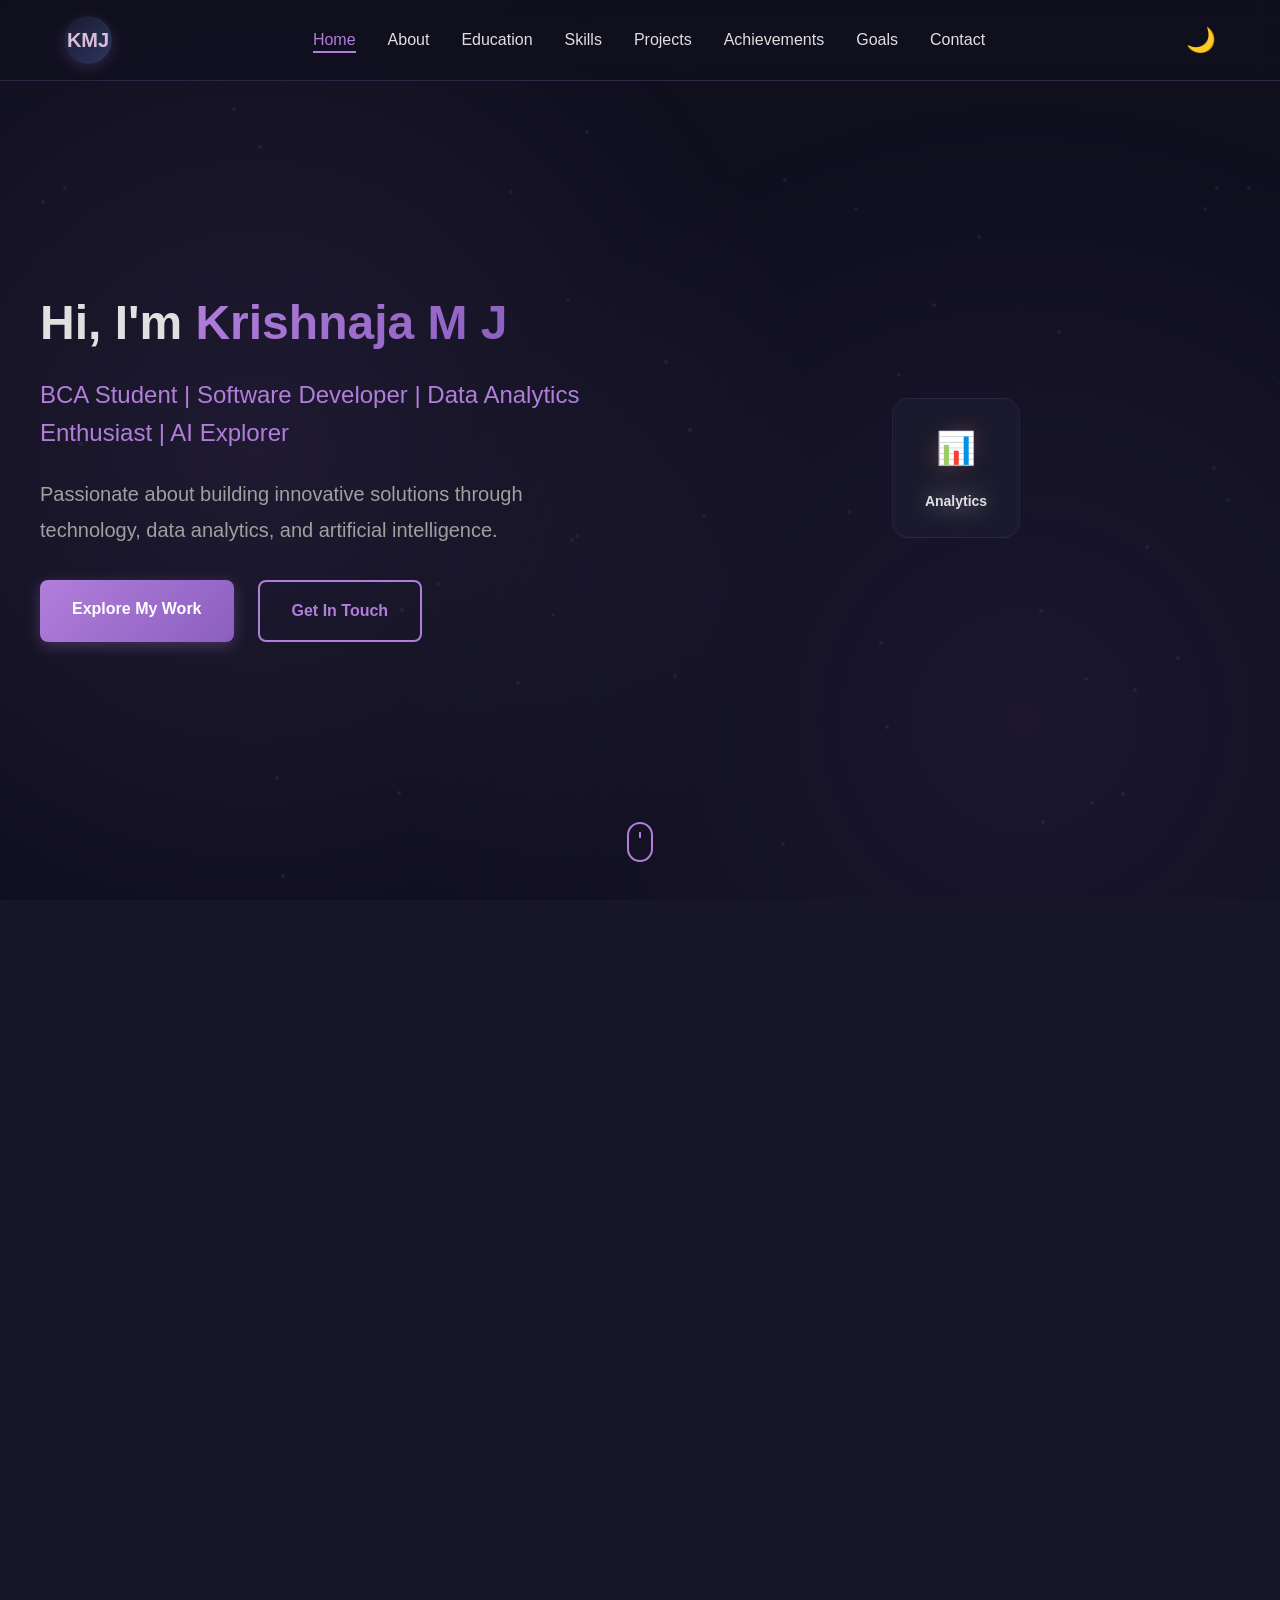
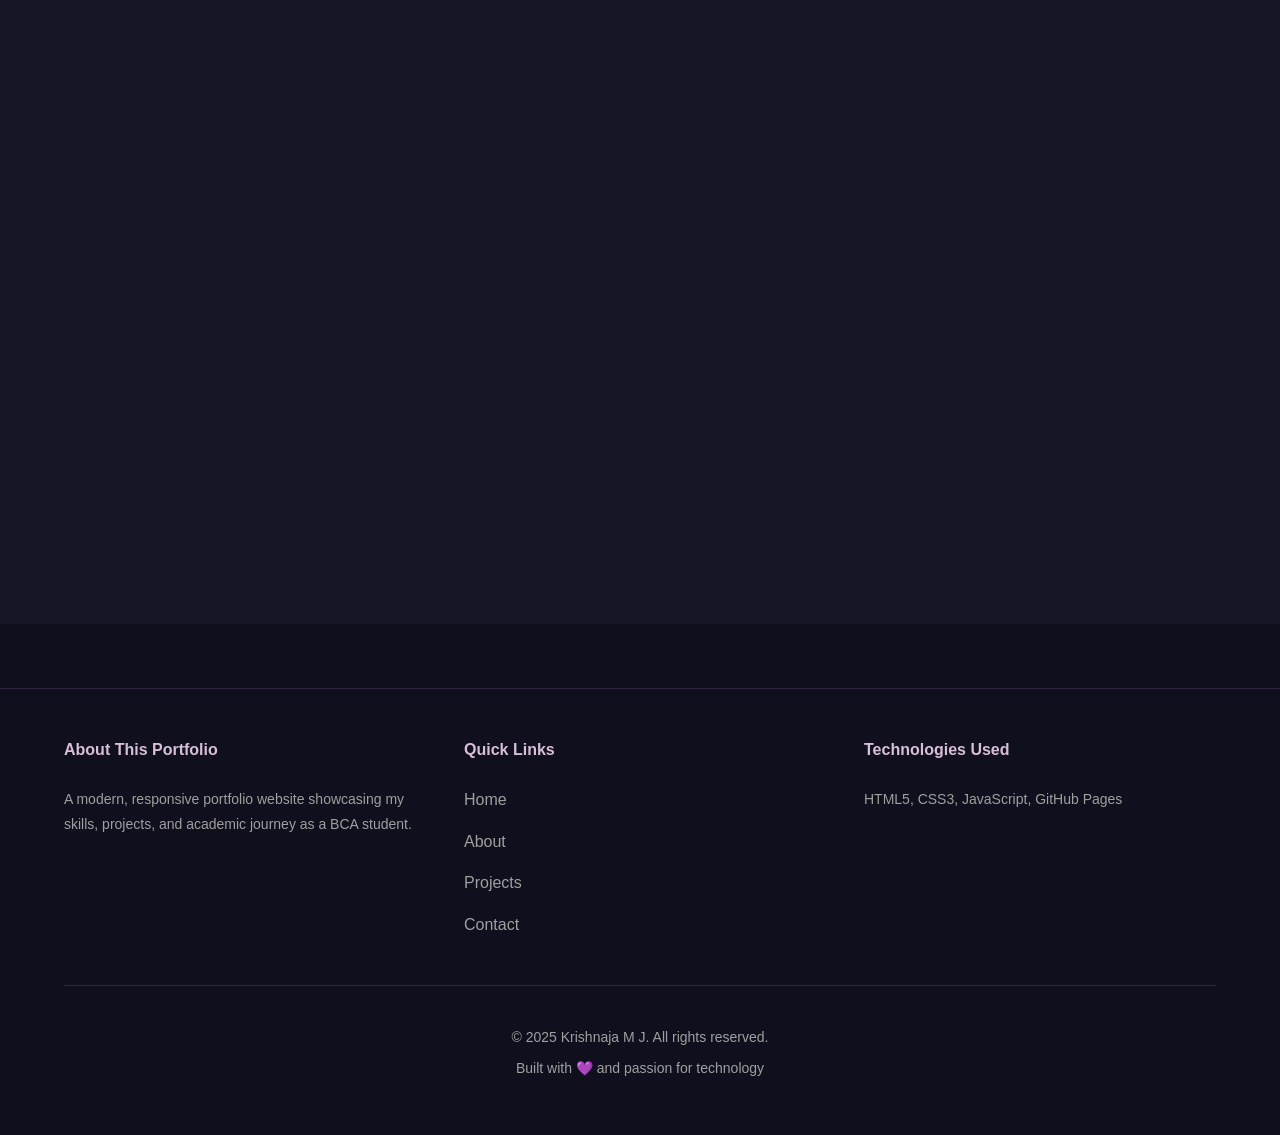
==== commit 1f45a273: "Initial portfolio website commit - HTML, CSS, and JavaScript" ====
--- a/index.html
+++ b/index.html
@@ -3,200 +3,300 @@
 <head>
     <meta charset="UTF-8">
     <meta name="viewport" content="width=device-width, initial-scale=1.0">
-    <title>Krishnaja M J - Portfolio</title>
+    <meta name="description" content="Krishnaja M J - BCA Student Portfolio | Software Development, Data Analytics, AI">
+    <meta name="keywords" content="Portfolio, BCA, Computer Applications, Software Development, Data Analytics">
+    <meta name="author" content="Krishnaja M J">
+    <title>Krishnaja M J - Portfolio | BCA Student</title>
     <link rel="stylesheet" href="style.css">
+    <link rel="icon" type="image/svg+xml" href="data:image/svg+xml,<svg xmlns='http://www.w3.org/2000/svg' viewBox='0 0 100 100'><rect fill='%234C3A6B' width='100' height='100' rx='50'/><text x='50' y='65' font-size='45' font-weight='bold' fill='%23D8BFD8' text-anchor='middle'>KMJ</text></svg>">
 </head>
 <body>
     <!-- Animated Background Particles -->
-    <div class="particles" id="particles"></div>
-
-    <!-- Navigation -->
-    <nav class="navbar">
-        <div class="navbar-container">
-            <!-- Logo with Initials -->
+    <div class="particles-container" id="particlesContainer"></div>
+
+    <!-- Navigation Bar -->
+    <nav class="navbar" id="navbar">
+        <div class="nav-container">
             <div class="logo">
-                <span class="logo-text">KMJ</span>
-            </div>
-            
-            <!-- Navigation Links -->
+                <div class="logo-circle">
+                    <span class="logo-text">KMJ</span>
+                </div>
+            </div>
             <ul class="nav-menu" id="navMenu">
-                <li><a href="#home" class="nav-link">Home</a></li>
-                <li><a href="#about" class="nav-link">About</a></li>
-                <li><a href="#journey" class="nav-link">Learning Journey</a></li>
-                <li><a href="#education" class="nav-link">Education</a></li>
-                <li><a href="#projects" class="nav-link">Projects</a></li>
-                <li><a href="#skills" class="nav-link">Skills</a></li>
-                <li><a href="#achievements" class="nav-link">Achievements</a></li>
-                <li><a href="#goals" class="nav-link">Goals</a></li>
-                <li><a href="#contact" class="nav-link">Contact</a></li>
+                <li class="nav-item"><a href="#home" class="nav-link active">Home</a></li>
+                <li class="nav-item"><a href="#about" class="nav-link">About</a></li>
+                <li class="nav-item"><a href="#education" class="nav-link">Education</a></li>
+                <li class="nav-item"><a href="#skills" class="nav-link">Skills</a></li>
+                <li class="nav-item"><a href="#projects" class="nav-link">Projects</a></li>
+                <li class="nav-item"><a href="#achievements" class="nav-link">Achievements</a></li>
+                <li class="nav-item"><a href="#goals" class="nav-link">Goals</a></li>
+                <li class="nav-item"><a href="#contact" class="nav-link">Contact</a></li>
             </ul>
-
-            <!-- Theme Toggle -->
-            <div class="theme-toggle" id="themeToggle">
-                <span class="toggle-icon">🌙</span>
-            </div>
-
-            <!-- Hamburger Menu -->
-            <div class="hamburger" id="hamburger">
-                <span></span>
-                <span></span>
-                <span></span>
+            <div class="nav-toggle">
+                <button class="hamburger" id="hamburger">
+                    <span></span>
+                    <span></span>
+                    <span></span>
+                </button>
+                <button class="theme-toggle" id="themeToggle" title="Toggle dark/light mode">
+                    <span class="theme-icon">🌙</span>
+                </button>
             </div>
         </div>
     </nav>
 
-    <!-- Welcome Section -->
-    <section id="home" class="welcome">
-        <div class="welcome-content">
-            <h1 class="welcome-title">Welcome to My Digital Space</h1>
-            <p class="welcome-subtitle">A BCA student passionate about web development, coding, and continuous learning</p>
-            <p class="welcome-description">
-                <!-- REPLACE: Add your personal statement here -->
-                I'm Krishnaja M J, a BCA student exploring the vast world of technology. This is my digital journal showcasing my learning journey, projects, and passion for building amazing web experiences.
-            </p>
-            <div class="welcome-buttons">
-                <a href="#projects" class="btn btn-primary">View My Work</a>
-                <a href="#contact" class="btn btn-secondary">Get In Touch</a>
-            </div>
-        </div>
-    </section>
-
-    <!-- About Me Section -->
+    <!-- Hero Section -->
+    <section id="home" class="hero">
+        <div class="hero-content">
+            <div class="hero-text">
+                <h1 class="hero-title" data-aos="fade-up">
+                    Hi, I'm <span class="gradient-text">Krishnaja M J</span>
+                </h1>
+                <p class="hero-subtitle" data-aos="fade-up" data-aos-delay="200">
+                    BCA Student | Software Developer | Data Analytics Enthusiast | AI Explorer
+                </p>
+                <p class="hero-description" data-aos="fade-up" data-aos-delay="400">
+                    Passionate about building innovative solutions through technology, data analytics, and artificial intelligence.
+                </p>
+                <div class="hero-buttons" data-aos="fade-up" data-aos-delay="600">
+                    <a href="#projects" class="btn btn-primary">Explore My Work</a>
+                    <a href="#contact" class="btn btn-secondary">Get In Touch</a>
+                </div>
+            </div>
+            <div class="hero-graphic" data-aos="fade-left" data-aos-delay="300">
+                <div class="floating-card">
+                    <div class="floating-icon">💼</div>
+                    <p>Portfolio</p>
+                </div>
+                <div class="floating-card floating-card-2">
+                    <div class="floating-icon">🚀</div>
+                    <p>Projects</p>
+                </div>
+                <div class="floating-card floating-card-3">
+                    <div class="floating-icon">📊</div>
+                    <p>Analytics</p>
+                </div>
+            </div>
+        </div>
+        <div class="scroll-indicator">
+            <span class="mouse"></span>
+        </div>
+    </section>
+
+    <!-- About Section -->
     <section id="about" class="about">
         <div class="container">
-            <h2 class="section-title">About Me</h2>
-            <div class="about-grid">
-                <div class="about-card glassmorphism">
-                    <h3>Who I Am</h3>
-                    <p>
-                        <!-- REPLACE: Update with your background -->
-                        I'm a passionate BCA student with a keen interest in web development and software engineering. I love turning ideas into reality through code and creating solutions that make a difference.
-                    </p>
-                </div>
-                <div class="about-card glassmorphism">
-                    <h3>What I Do</h3>
-                    <p>
-                        <!-- REPLACE: Update with your focus areas -->
-                        I specialize in full-stack web development, with expertise in frontend technologies and an enthusiasm for backend development. I'm always eager to learn new technologies and best practices.
-                    </p>
-                </div>
-                <div class="about-card glassmorphism">
-                    <h3>My Philosophy</h3>
-                    <p>
-                        <!-- REPLACE: Share your approach -->
-                        I believe in clean code, user-centric design, and continuous improvement. Every project is an opportunity to learn something new and grow as a developer.
-                    </p>
-                </div>
-            </div>
-        </div>
-    </section>
-
-    <!-- Learning Journey Timeline -->
-    <section id="journey" class="journey">
-        <div class="container">
-            <h2 class="section-title">My Learning Journey</h2>
-            <div class="timeline">
-                <!-- Timeline Item 1 -->
-                <div class="timeline-item">
+            <h2 class="section-title" data-aos="fade-up">About Me</h2>
+            <div class="about-content">
+                <div class="about-text" data-aos="fade-right">
+                    <div class="about-card glassmorphism">
+                        <h3>Welcome to My Digital Space</h3>
+                        <p>
+                            I am a third-year BCA student at Yuvakshetra Institute of Management Studies, Kerala. 
+                            My journey in computer science has been driven by curiosity and a passion for solving real-world problems through technology.
+                        </p>
+                        <p>
+                            With a strong foundation in programming and data analytics, I explore the intersection of software development, 
+                            artificial intelligence, and business intelligence. I believe in continuous learning and applying theoretical knowledge 
+                            to practical projects.
+                        </p>
+                        <p>
+                            My goal is to build a successful career in the IT industry, contributing to innovative solutions and creating 
+                            positive impact through technology.
+                        </p>
+                        <div class="about-info">
+                            <div class="info-item">
+                                <span class="info-label">Location:</span>
+                                <span class="info-value">Kerala, India</span>
+                            </div>
+                            <div class="info-item">
+                                <span class="info-label">Email:</span>
+                                <span class="info-value"><a href="mailto:krishnamj2005@gmail.com">krishnamj2005@gmail.com</a></span>
+                            </div>
+                            <div class="info-item">
+                                <span class="info-label">Current Focus:</span>
+                                <span class="info-value">Software Development & Data Analytics</span>
+                            </div>
+                        </div>
+                    </div>
+                </div>
+                <div class="about-stats" data-aos="fade-left">
+                    <div class="stat-card glassmorphism">
+                        <div class="stat-number">3+</div>
+                        <div class="stat-label">Years in BCA</div>
+                    </div>
+                    <div class="stat-card glassmorphism">
+                        <div class="stat-number">5+</div>
+                        <div class="stat-label">Languages & Tools</div>
+                    </div>
+                    <div class="stat-card glassmorphism">
+                        <div class="stat-number">2</div>
+                        <div class="stat-label">Certifications</div>
+                    </div>
+                    <div class="stat-card glassmorphism">
+                        <div class="stat-number">∞</div>
+                        <div class="stat-label">Learning Journey</div>
+                    </div>
+                </div>
+            </div>
+        </div>
+    </section>
+
+    <!-- Education Section -->
+    <section id="education" class="education">
+        <div class="container">
+            <h2 class="section-title" data-aos="fade-up">Education</h2>
+            <div class="education-timeline">
+                <div class="timeline-item" data-aos="fade-up">
                     <div class="timeline-marker"></div>
                     <div class="timeline-content glassmorphism">
-                        <span class="timeline-date">2023</span>
-                        <h3>Foundations</h3>
-                        <p>Started with HTML, CSS, and JavaScript basics</p>
-                        <div class="timeline-tags">
-                            <span class="tag">HTML</span>
-                            <span class="tag">CSS</span>
-                            <span class="tag">JavaScript</span>
-                        </div>
-                    </div>
-                </div>
-
-                <!-- Timeline Item 2 -->
-                <div class="timeline-item">
-                    <div class="timeline-marker"></div>
-                    <div class="timeline-content glassmorphism">
-                        <span class="timeline-date">2023-2024</span>
-                        <h3>Frontend Frameworks</h3>
-                        <p>Explored React and modern frontend development</p>
-                        <div class="timeline-tags">
-                            <span class="tag">React</span>
-                            <span class="tag">Responsive Design</span>
-                            <span class="tag">UI/UX</span>
-                        </div>
-                    </div>
-                </div>
-
-                <!-- Timeline Item 3 -->
-                <div class="timeline-item">
-                    <div class="timeline-marker"></div>
-                    <div class="timeline-content glassmorphism">
-                        <span class="timeline-date">2024-2025</span>
-                        <h3>Backend & Databases</h3>
-                        <p>Learned server-side development and database management</p>
-                        <div class="timeline-tags">
-                            <span class="tag">Node.js</span>
-                            <span class="tag">MongoDB</span>
-                            <span class="tag">REST APIs</span>
-                        </div>
-                    </div>
-                </div>
-
-                <!-- Timeline Item 4 -->
-                <div class="timeline-item">
-                    <div class="timeline-marker"></div>
-                    <div class="timeline-content glassmorphism">
-                        <span class="timeline-date">2025-Present</span>
-                        <h3>Advanced Development</h3>
-                        <p>Focusing on full-stack projects and emerging technologies</p>
-                        <div class="timeline-tags">
-                            <span class="tag">Full Stack</span>
-                            <span class="tag">Web3</span>
-                            <span class="tag">Advanced Concepts</span>
-                        </div>
-                    </div>
-                </div>
-            </div>
-        </div>
-    </section>
-
-    <!-- Education Section -->
-    <section id="education" class="education">
-        <div class="container">
-            <h2 class="section-title">Education</h2>
-            <div class="education-grid">
-                <!-- Primary Education -->
-                <div class="education-card glassmorphism">
-                    <div class="education-level">Primary & Secondary</div>
-                    <h3><!-- REPLACE: School/Institution Name -->School Name</h3>
-                    <p class="education-year"><!-- REPLACE: Years of Study -->Year - Year</p>
-                    <p class="education-description">
-                        <!-- REPLACE: Add achievements or highlights -->
-                        Add your primary education details here. Include achievements, scores, or highlights.
-                    </p>
-                </div>
-
-                <!-- Bachelor's Degree -->
-                <div class="education-card glassmorphism active">
-                    <div class="education-level">Bachelor's Degree</div>
-                    <h3><!-- REPLACE: Your College Name -->
-                        Bachelor of Computer Applications (BCA)
-                    </h3>
-                    <p class="education-year"><!-- REPLACE: Graduation Year -->2022 - 2025</p>
-                    <p class="education-description">
-                        <!-- REPLACE: Add college achievements -->
-                        Add your BCA college details, CGPA, relevant coursework, or achievements.
-                    </p>
-                </div>
-
-                <!-- Certifications -->
-                <div class="education-card glassmorphism">
-                    <div class="education-level">Certifications</div>
-                    <h3><!-- REPLACE: Certification Name -->Professional Courses</h3>
-                    <p class="education-year"><!-- REPLACE: Year -->Ongoing</p>
-                    <p class="education-description">
-                        <!-- REPLACE: List your certifications -->
-                        Add any online courses, certifications, or training programs you've completed.
-                    </p>
+                        <div class="timeline-header">
+                            <h3>Bachelor of Computer Applications (BCA)</h3>
+                            <span class="timeline-period">2023 - 2026</span>
+                        </div>
+                        <p class="timeline-institution">Yuvakshetra Institute of Management Studies</p>
+                        <p class="timeline-location">Kerala, India</p>
+                        <ul class="timeline-details">
+                            <li><strong>Current Year:</strong> Third Year (Final Year)</li>
+                            <li><strong>Focus Areas:</strong> Software Development, Database Management, Web Development</li>
+                            <li><strong>Key Coursework:</strong> Data Structures, Object-Oriented Programming, Database Systems, Web Technologies</li>
+                        </ul>
+                    </div>
+                </div>
+            </div>
+        </div>
+    </section>
+
+    <!-- Skills Section -->
+    <section id="skills" class="skills">
+        <div class="container">
+            <h2 class="section-title" data-aos="fade-up">Technical Skills</h2>
+            <div class="skills-grid">
+                <!-- Programming Languages -->
+                <div class="skill-category" data-aos="fade-up">
+                    <h3 class="category-title">Programming Languages</h3>
+                    <div class="skill-items">
+                        <div class="skill-item">
+                            <span class="skill-name">C Programming</span>
+                            <div class="skill-bar">
+                                <div class="skill-progress" style="width: 85%"></div>
+                            </div>
+                            <span class="skill-level">Advanced</span>
+                        </div>
+                        <div class="skill-item">
+                            <span class="skill-name">Java</span>
+                            <div class="skill-bar">
+                                <div class="skill-progress" style="width: 80%"></div>
+                            </div>
+                            <span class="skill-level">Advanced</span>
+                        </div>
+                        <div class="skill-item">
+                            <span class="skill-name">Python</span>
+                            <div class="skill-bar">
+                                <div class="skill-progress" style="width: 75%"></div>
+                            </div>
+                            <span class="skill-level">Intermediate</span>
+                        </div>
+                    </div>
+                </div>
+
+                <!-- Data & Analytics -->
+                <div class="skill-category" data-aos="fade-up" data-aos-delay="100">
+                    <h3 class="category-title">Data & Analytics</h3>
+                    <div class="skill-items">
+                        <div class="skill-item">
+                            <span class="skill-name">Data Analytics</span>
+                            <div class="skill-bar">
+                                <div class="skill-progress" style="width: 80%"></div>
+                            </div>
+                            <span class="skill-level">Advanced</span>
+                        </div>
+                        <div class="skill-item">
+                            <span class="skill-name">Microsoft Excel</span>
+                            <div class="skill-bar">
+                                <div class="skill-progress" style="width: 90%"></div>
+                            </div>
+                            <span class="skill-level">Expert</span>
+                        </div>
+                        <div class="skill-item">
+                            <span class="skill-name">Data Visualization</span>
+                            <div class="skill-bar">
+                                <div class="skill-progress" style="width: 75%"></div>
+                            </div>
+                            <span class="skill-level">Intermediate</span>
+                        </div>
+                    </div>
+                </div>
+
+                <!-- Web & Design -->
+                <div class="skill-category" data-aos="fade-up" data-aos-delay="200">
+                    <h3 class="category-title">Web & Design</h3>
+                    <div class="skill-items">
+                        <div class="skill-item">
+                            <span class="skill-name">HTML & CSS</span>
+                            <div class="skill-bar">
+                                <div class="skill-progress" style="width: 85%"></div>
+                            </div>
+                            <span class="skill-level">Advanced</span>
+                        </div>
+                        <div class="skill-item">
+                            <span class="skill-name">JavaScript</span>
+                            <div class="skill-bar">
+                                <div class="skill-progress" style="width: 80%"></div>
+                            </div>
+                            <span class="skill-level">Advanced</span>
+                        </div>
+                        <div class="skill-item">
+                            <span class="skill-name">GIMP Design</span>
+                            <div class="skill-bar">
+                                <div class="skill-progress" style="width: 70%"></div>
+                            </div>
+                            <span class="skill-level">Intermediate</span>
+                        </div>
+                    </div>
+                </div>
+
+                <!-- Tools & Platforms -->
+                <div class="skill-category" data-aos="fade-up" data-aos-delay="300">
+                    <h3 class="category-title">Tools & Platforms</h3>
+                    <div class="skill-items">
+                        <div class="skill-item">
+                            <span class="skill-name">Git & GitHub</span>
+                            <div class="skill-bar">
+                                <div class="skill-progress" style="width: 75%"></div>
+                            </div>
+                            <span class="skill-level">Intermediate</span>
+                        </div>
+                        <div class="skill-item">
+                            <span class="skill-name">VS Code</span>
+                            <div class="skill-bar">
+                                <div class="skill-progress" style="width: 85%"></div>
+                            </div>
+                            <span class="skill-level">Advanced</span>
+                        </div>
+                        <div class="skill-item">
+                            <span class="skill-name">Database Management</span>
+                            <div class="skill-bar">
+                                <div class="skill-progress" style="width: 70%"></div>
+                            </div>
+                            <span class="skill-level">Intermediate</span>
+                        </div>
+                    </div>
+                </div>
+            </div>
+
+            <!-- Soft Skills -->
+            <div class="soft-skills" data-aos="fade-up">
+                <h3 class="category-title" style="text-align: center; margin-bottom: 2rem;">Professional Skills</h3>
+                <div class="soft-skills-tags">
+                    <span class="skill-tag">Problem Solving</span>
+                    <span class="skill-tag">Communication</span>
+                    <span class="skill-tag">Team Collaboration</span>
+                    <span class="skill-tag">Project Management</span>
+                    <span class="skill-tag">Critical Thinking</span>
+                    <span class="skill-tag">Attention to Detail</span>
+                    <span class="skill-tag">Time Management</span>
+                    <span class="skill-tag">Continuous Learning</span>
                 </div>
             </div>
         </div>
@@ -205,199 +305,126 @@
     <!-- Projects Section -->
     <section id="projects" class="projects">
         <div class="container">
-            <h2 class="section-title">Featured Projects</h2>
+            <h2 class="section-title" data-aos="fade-up">Featured Projects</h2>
             <div class="projects-grid">
                 <!-- Project 1 -->
-                <div class="project-card glassmorphism">
+                <div class="project-card glassmorphism" data-aos="fade-up">
                     <div class="project-header">
-                        <h3><!-- REPLACE: Project Name -->Project Name</h3>
-                        <span class="project-badge">Featured</span>
+                        <div class="project-icon">🤖</div>
+                        <h3>AI Tools Project</h3>
                     </div>
                     <p class="project-description">
-                        <!-- REPLACE: Project description -->
-                        Brief description of your project. What problem does it solve? What technologies did you use?
+                        An exploratory project utilizing various Artificial Intelligence tools for productivity, learning, and problem-solving. 
+                        Demonstrates practical application of AI technologies in real-world scenarios.
                     </p>
-                    <div class="project-tags">
-                        <span class="badge"><!-- REPLACE: Technology -->HTML</span>
-                        <span class="badge"><!-- REPLACE: Technology -->CSS</span>
-                        <span class="badge"><!-- REPLACE: Technology -->JavaScript</span>
-                    </div>
-                    <div class="project-links">
-                        <a href="#" class="link-btn">View Project</a>
-                        <a href="#" class="link-btn github">GitHub</a>
+                    <div class="project-tech">
+                        <span class="tech-tag">AI</span>
+                        <span class="tech-tag">Machine Learning</span>
+                        <span class="tech-tag">Python</span>
+                        <span class="tech-tag">Tools & APIs</span>
+                    </div>
+                    <div class="project-meta">
+                        <span class="project-status">In Progress</span>
                     </div>
                 </div>
 
                 <!-- Project 2 -->
-                <div class="project-card glassmorphism">
+                <div class="project-card glassmorphism" data-aos="fade-up" data-aos-delay="100">
                     <div class="project-header">
-                        <h3><!-- REPLACE: Project Name -->Project Name</h3>
+                        <div class="project-icon">💼</div>
+                        <h3>Personal Portfolio Website</h3>
                     </div>
                     <p class="project-description">
-                        <!-- REPLACE: Project description -->
-                        Brief description of your project. What problem does it solve? What technologies did you use?
+                        A responsive portfolio website developed using HTML, CSS, and JavaScript. Showcases education, skills, certifications, 
+                        and projects with a modern, professional design and smooth user experience.
                     </p>
-                    <div class="project-tags">
-                        <span class="badge"><!-- REPLACE: Technology -->React</span>
-                        <span class="badge"><!-- REPLACE: Technology -->Node.js</span>
-                        <span class="badge"><!-- REPLACE: Technology -->MongoDB</span>
-                    </div>
-                    <div class="project-links">
-                        <a href="#" class="link-btn">View Project</a>
-                        <a href="#" class="link-btn github">GitHub</a>
-                    </div>
-                </div>
-
-                <!-- Project 3 -->
-                <div class="project-card glassmorphism">
+                    <div class="project-tech">
+                        <span class="tech-tag">HTML5</span>
+                        <span class="tech-tag">CSS3</span>
+                        <span class="tech-tag">JavaScript</span>
+                        <span class="tech-tag">Responsive Design</span>
+                    </div>
+                    <div class="project-meta">
+                        <span class="project-status">Completed</span>
+                    </div>
+                </div>
+
+                <!-- Project 3 - Placeholder for future projects -->
+                <div class="project-card glassmorphism project-placeholder" data-aos="fade-up" data-aos-delay="200">
                     <div class="project-header">
-                        <h3><!-- REPLACE: Project Name -->Project Name</h3>
+                        <div class="project-icon">✨</div>
+                        <h3>Coming Soon</h3>
                     </div>
                     <p class="project-description">
-                        <!-- REPLACE: Project description -->
-                        Brief description of your project. What problem does it solve? What technologies did you use?
+                        More exciting projects and innovations in progress. Stay tuned for updates on new web applications, 
+                        data analysis projects, and AI-driven solutions.
                     </p>
-                    <div class="project-tags">
-                        <span class="badge"><!-- REPLACE: Technology -->Python</span>
-                        <span class="badge"><!-- REPLACE: Technology -->Machine Learning</span>
-                        <span class="badge"><!-- REPLACE: Technology -->Data Science</span>
-                    </div>
-                    <div class="project-links">
-                        <a href="#" class="link-btn">View Project</a>
-                        <a href="#" class="link-btn github">GitHub</a>
-                    </div>
-                </div>
-
-                <!-- Project 4 -->
-                <div class="project-card glassmorphism">
-                    <div class="project-header">
-                        <h3><!-- REPLACE: Project Name -->Project Name</h3>
-                    </div>
-                    <p class="project-description">
-                        <!-- REPLACE: Project description -->
-                        Brief description of your project. What problem does it solve? What technologies did you use?
+                    <div class="project-tech">
+                        <span class="tech-tag">Under Development</span>
+                    </div>
+                    <div class="project-meta">
+                        <span class="project-status">Upcoming</span>
+                    </div>
+                </div>
+            </div>
+        </div>
+    </section>
+
+    <!-- Certifications & Achievements Section -->
+    <section id="achievements" class="achievements">
+        <div class="container">
+            <h2 class="section-title" data-aos="fade-up">Certifications & Achievements</h2>
+            <div class="achievements-grid">
+                <div class="achievement-card glassmorphism" data-aos="fade-up">
+                    <div class="achievement-icon">🏆</div>
+                    <h3>Data Analytics Certification</h3>
+                    <p class="achievement-desc">
+                        Completed comprehensive training in data analytics, including data collection, 
+                        analysis, visualization, and interpretation using industry-standard tools.
                     </p>
-                    <div class="project-tags">
-                        <span class="badge"><!-- REPLACE: Technology -->Vue.js</span>
-                        <span class="badge"><!-- REPLACE: Technology -->Firebase</span>
-                        <span class="badge"><!-- REPLACE: Technology -->Real-time</span>
-                    </div>
-                    <div class="project-links">
-                        <a href="#" class="link-btn">View Project</a>
-                        <a href="#" class="link-btn github">GitHub</a>
-                    </div>
-                </div>
-            </div>
-        </div>
-    </section>
-
-    <!-- Skills Section -->
-    <section id="skills" class="skills">
-        <div class="container">
-            <h2 class="section-title">Skills & Technologies</h2>
-            <div class="skills-container">
-                <!-- Frontend Skills -->
-                <div class="skill-category">
-                    <h3 class="category-title">Frontend Development</h3>
-                    <div class="skills-badges">
-                        <span class="skill-badge"><!-- REPLACE -->HTML5</span>
-                        <span class="skill-badge"><!-- REPLACE -->CSS3</span>
-                        <span class="skill-badge"><!-- REPLACE -->JavaScript</span>
-                        <span class="skill-badge"><!-- REPLACE -->React</span>
-                        <span class="skill-badge"><!-- REPLACE -->Responsive Design</span>
-                        <span class="skill-badge"><!-- REPLACE -->Vue.js</span>
-                    </div>
-                </div>
-
-                <!-- Backend Skills -->
-                <div class="skill-category">
-                    <h3 class="category-title">Backend Development</h3>
-                    <div class="skills-badges">
-                        <span class="skill-badge"><!-- REPLACE -->Node.js</span>
-                        <span class="skill-badge"><!-- REPLACE -->Express.js</span>
-                        <span class="skill-badge"><!-- REPLACE -->Python</span>
-                        <span class="skill-badge"><!-- REPLACE -->REST APIs</span>
-                        <span class="skill-badge"><!-- REPLACE -->Server Management</span>
-                    </div>
-                </div>
-
-                <!-- Database Skills -->
-                <div class="skill-category">
-                    <h3 class="category-title">Databases & Tools</h3>
-                    <div class="skills-badges">
-                        <span class="skill-badge"><!-- REPLACE -->MongoDB</span>
-                        <span class="skill-badge"><!-- REPLACE -->MySQL</span>
-                        <span class="skill-badge"><!-- REPLACE -->Firebase</span>
-                        <span class="skill-badge"><!-- REPLACE -->Git</span>
-                        <span class="skill-badge"><!-- REPLACE -->GitHub</span>
-                    </div>
-                </div>
-
-                <!-- Other Skills -->
-                <div class="skill-category">
-                    <h3 class="category-title">Other Skills</h3>
-                    <div class="skills-badges">
-                        <span class="skill-badge"><!-- REPLACE -->UI/UX Design</span>
-                        <span class="skill-badge"><!-- REPLACE -->Problem Solving</span>
-                        <span class="skill-badge"><!-- REPLACE -->Team Collaboration</span>
-                        <span class="skill-badge"><!-- REPLACE -->Project Management</span>
-                    </div>
-                </div>
-            </div>
-        </div>
-    </section>
-
-    <!-- Achievements & Certifications Section -->
-    <section id="achievements" class="achievements">
-        <div class="container">
-            <h2 class="section-title">Achievements & Certifications</h2>
-            <div class="achievements-grid">
-                <!-- Achievement 1 -->
-                <div class="achievement-card glassmorphism">
-                    <div class="achievement-icon">🏆</div>
-                    <h3><!-- REPLACE: Achievement Title -->Achievement Title</h3>
-                    <p class="achievement-issuer"><!-- REPLACE: Organization -->Organization Name</p>
-                    <p class="achievement-date"><!-- REPLACE: Date -->2024</p>
-                    <p class="achievement-description">
-                        <!-- REPLACE: Achievement description -->
-                        Brief description of your achievement or what it represents.
+                    <div class="achievement-meta">
+                        <span class="meta-item">📅 <strong>Credentials:</strong> Data Analytics</span>
+                        <span class="meta-item">✅ <strong>Status:</strong> Verified</span>
+                    </div>
+                </div>
+
+                <div class="achievement-card glassmorphism" data-aos="fade-up" data-aos-delay="100">
+                    <div class="achievement-icon">🎨</div>
+                    <h3>GIMP Certification</h3>
+                    <p class="achievement-desc">
+                        Proficiency certification in GIMP (GNU Image Manipulation Program) for digital image editing, 
+                        design, and graphic creation. Demonstrates expertise in visual design tools.
                     </p>
-                </div>
-
-                <!-- Achievement 2 -->
-                <div class="achievement-card glassmorphism">
-                    <div class="achievement-icon">📜</div>
-                    <h3><!-- REPLACE: Certification Title -->Certification Title</h3>
-                    <p class="achievement-issuer"><!-- REPLACE: Organization -->Organization Name</p>
-                    <p class="achievement-date"><!-- REPLACE: Date -->2024</p>
-                    <p class="achievement-description">
-                        <!-- REPLACE: Certification description -->
-                        Brief description of your certification and what skills it validates.
+                    <div class="achievement-meta">
+                        <span class="meta-item">📅 <strong>Credentials:</strong> GIMP Design</span>
+                        <span class="meta-item">✅ <strong>Status:</strong> Verified</span>
+                    </div>
+                </div>
+
+                <div class="achievement-card glassmorphism" data-aos="fade-up" data-aos-delay="200">
+                    <div class="achievement-icon">🎓</div>
+                    <h3>Academic Excellence</h3>
+                    <p class="achievement-desc">
+                        Demonstrated consistent performance in academic coursework with focus on practical application 
+                        of computer science concepts and emerging technologies.
                     </p>
-                </div>
-
-                <!-- Achievement 3 -->
-                <div class="achievement-card glassmorphism">
-                    <div class="achievement-icon">⭐</div>
-                    <h3><!-- REPLACE: Achievement Title -->Achievement Title</h3>
-                    <p class="achievement-issuer"><!-- REPLACE: Organization -->Organization Name</p>
-                    <p class="achievement-date"><!-- REPLACE: Date -->2024</p>
-                    <p class="achievement-description">
-                        <!-- REPLACE: Achievement description -->
-                        Brief description of your achievement or recognition.
+                    <div class="achievement-meta">
+                        <span class="meta-item">📅 <strong>Duration:</strong> 3 Years (BCA)</span>
+                        <span class="meta-item">✅ <strong>Status:</strong> In Progress (Final Year)</span>
+                    </div>
+                </div>
+
+                <div class="achievement-card glassmorphism" data-aos="fade-up" data-aos-delay="300">
+                    <div class="achievement-icon">🚀</div>
+                    <h3>Project Development</h3>
+                    <p class="achievement-desc">
+                        Successfully conceptualized and developed multiple projects integrating various technologies, 
+                        demonstrating practical application of learning and problem-solving abilities.
                     </p>
-                </div>
-
-                <!-- Achievement 4 -->
-                <div class="achievement-card glassmorphism">
-                    <div class="achievement-icon">🎖️</div>
-                    <h3><!-- REPLACE: Achievement Title -->Achievement Title</h3>
-                    <p class="achievement-issuer"><!-- REPLACE: Organization -->Organization Name</p>
-                    <p class="achievement-date"><!-- REPLACE: Date -->2024</p>
-                    <p class="achievement-description">
-                        <!-- REPLACE: Achievement description -->
-                        Brief description of your achievement or award.
-                    </p>
+                    <div class="achievement-meta">
+                        <span class="meta-item">📅 <strong>Projects:</strong> 2+ Completed</span>
+                        <span class="meta-item">✅ <strong>Status:</strong> Active Development</span>
+                    </div>
                 </div>
             </div>
         </div>
@@ -406,28 +433,89 @@
     <!-- Career Goals Section -->
     <section id="goals" class="goals">
         <div class="container">
-            <h2 class="section-title">Career Goals & Aspirations</h2>
+            <h2 class="section-title" data-aos="fade-up">Career Goals & Vision</h2>
             <div class="goals-content">
-                <div class="goals-text glassmorphism">
-                    <h3>My Vision</h3>
-                    <p>
-                        <!-- REPLACE: Your career objective -->
-                        My primary goal is to become a proficient full-stack developer and contribute to innovative projects that make a positive impact. I aspire to work with cutting-edge technologies and collaborate with talented teams to build scalable, user-centric applications.
-                    </p>
-                    <h3>Short-term Goals (1-2 years)</h3>
-                    <ul class="goals-list">
-                        <li><!-- REPLACE -->Complete BCA degree with distinction</li>
-                        <li><!-- REPLACE -->Build 5+ production-ready projects</li>
-                        <li><!-- REPLACE -->Secure internship at a tech company</li>
-                        <li><!-- REPLACE -->Master advanced web development concepts</li>
-                    </ul>
-                    <h3>Long-term Goals (3+ years)</h3>
-                    <ul class="goals-list">
-                        <li><!-- REPLACE -->Become a senior software developer</li>
-                        <li><!-- REPLACE -->Lead technical teams and projects</li>
-                        <li><!-- REPLACE -->Contribute to open-source projects</li>
-                        <li><!-- REPLACE -->Continuously learn and adapt to new technologies</li>
-                    </ul>
+                <div class="goals-timeline">
+                    <div class="goal-item" data-aos="fade-right">
+                        <div class="goal-marker">
+                            <span class="goal-number">1</span>
+                        </div>
+                        <div class="goal-content glassmorphism">
+                            <h3>Short-Term (Next 1-2 Years)</h3>
+                            <ul>
+                                <li>Secure a position as a Software Developer or Data Analyst in a reputable IT company</li>
+                                <li>Complete BCA degree with strong academic performance</li>
+                                <li>Develop proficiency in modern frameworks and tools (React, Django, etc.)</li>
+                                <li>Build a strong GitHub portfolio with meaningful projects</li>
+                            </ul>
+                        </div>
+                    </div>
+
+                    <div class="goal-item" data-aos="fade-right" data-aos-delay="100">
+                        <div class="goal-marker">
+                            <span class="goal-number">2</span>
+                        </div>
+                        <div class="goal-content glassmorphism">
+                            <h3>Mid-Term (2-5 Years)</h3>
+                            <ul>
+                                <li>Gain expertise in full-stack development or specialized data science domain</li>
+                                <li>Lead small development teams and mentor junior developers</li>
+                                <li>Pursue advanced certifications in AI/Machine Learning or Cloud Technologies</li>
+                                <li>Contribute to open-source projects and tech community</li>
+                            </ul>
+                        </div>
+                    </div>
+
+                    <div class="goal-item" data-aos="fade-right" data-aos-delay="200">
+                        <div class="goal-marker">
+                            <span class="goal-number">3</span>
+                        </div>
+                        <div class="goal-content glassmorphism">
+                            <h3>Long-Term Vision (5+ Years)</h3>
+                            <ul>
+                                <li>Establish expertise in emerging technologies (AI, Blockchain, IoT)</li>
+                                <li>Potentially start own tech venture or consultant business</li>
+                                <li>Become a technical leader driving innovation in the IT industry</li>
+                                <li>Create positive impact through technology-driven solutions</li>
+                            </ul>
+                        </div>
+                    </div>
+                </div>
+
+                <div class="goals-summary" data-aos="fade-left">
+                    <div class="summary-card glassmorphism">
+                        <h3>My Core Principles</h3>
+                        <div class="principles-list">
+                            <div class="principle">
+                                <span class="principle-icon">💡</span>
+                                <div>
+                                    <h4>Innovation First</h4>
+                                    <p>Always seek creative solutions to complex problems</p>
+                                </div>
+                            </div>
+                            <div class="principle">
+                                <span class="principle-icon">📚</span>
+                                <div>
+                                    <h4>Continuous Learning</h4>
+                                    <p>Stay updated with latest technologies and industry trends</p>
+                                </div>
+                            </div>
+                            <div class="principle">
+                                <span class="principle-icon">🤝</span>
+                                <div>
+                                    <h4>Collaboration</h4>
+                                    <p>Work effectively with teams to achieve shared objectives</p>
+                                </div>
+                            </div>
+                            <div class="principle">
+                                <span class="principle-icon">⚡</span>
+                                <div>
+                                    <h4>Excellence</h4>
+                                    <p>Maintain high quality standards in all work</p>
+                                </div>
+                            </div>
+                        </div>
+                    </div>
                 </div>
             </div>
         </div>
@@ -436,39 +524,79 @@
     <!-- Contact Section -->
     <section id="contact" class="contact">
         <div class="container">
-            <h2 class="section-title">Get In Touch</h2>
+            <h2 class="section-title" data-aos="fade-up">Let's Connect</h2>
             <div class="contact-content">
-                <p class="contact-intro">
-                    I'm always interested in hearing about new projects and opportunities. Feel free to reach out!
-                </p>
-                <div class="contact-grid">
-                    <!-- Email -->
-                    <a href="mailto:<!-- REPLACE: Your email -->your.email@example.com" class="contact-card glassmorphism">
-                        <div class="contact-icon">✉️</div>
-                        <h3>Email</h3>
-                        <p><!-- REPLACE: Your email -->your.email@example.com</p>
-                    </a>
-
-                    <!-- LinkedIn -->
-                    <a href="https://linkedin.com/in/<!-- REPLACE: Your LinkedIn username -->" target="_blank" class="contact-card glassmorphism">
-                        <div class="contact-icon">💼</div>
-                        <h3>LinkedIn</h3>
-                        <p><!-- REPLACE: Your LinkedIn -->linkedin.com/in/yourprofile</p>
-                    </a>
-
-                    <!-- GitHub -->
-                    <a href="https://github.com/<!-- REPLACE: Your GitHub username -->" target="_blank" class="contact-card glassmorphism">
-                        <div class="contact-icon">🐙</div>
-                        <h3>GitHub</h3>
-                        <p><!-- REPLACE: Your GitHub -->github.com/yourprofile</p>
-                    </a>
-
-                    <!-- Twitter/X -->
-                    <a href="https://twitter.com/<!-- REPLACE: Your Twitter handle -->" target="_blank" class="contact-card glassmorphism">
-                        <div class="contact-icon">𝕏</div>
-                        <h3>Twitter</h3>
-                        <p><!-- REPLACE: Your Twitter -->@yourhandle</p>
-                    </a>
+                <div class="contact-info" data-aos="fade-right">
+                    <div class="contact-card glassmorphism">
+                        <h3>Get In Touch</h3>
+                        <p>I'm always open to new opportunities, collaborations, and conversations. Feel free to reach out!</p>
+                        
+                        <div class="contact-methods">
+                            <div class="contact-method">
+                                <div class="contact-icon">📧</div>
+                                <div class="contact-details">
+                                    <h4>Email</h4>
+                                    <a href="mailto:krishnamj2005@gmail.com">krishnamj2005@gmail.com</a>
+                                </div>
+                            </div>
+                            <div class="contact-method">
+                                <div class="contact-icon">📍</div>
+                                <div class="contact-details">
+                                    <h4>Location</h4>
+                                    <p>Kerala, India</p>
+                                </div>
+                            </div>
+                            <div class="contact-method">
+                                <div class="contact-icon">🎓</div>
+                                <div class="contact-details">
+                                    <h4>Education</h4>
+                                    <p>BCA (Third Year)</p>
+                                </div>
+                            </div>
+                        </div>
+
+                        <div class="social-links">
+                            <h4>Connect With Me</h4>
+                            <div class="social-icons">
+                                <a href="https://github.com" title="GitHub" class="social-icon" target="_blank" rel="noopener noreferrer">
+                                    <span>GitHub</span>
+                                </a>
+                                <a href="https://linkedin.com" title="LinkedIn" class="social-icon" target="_blank" rel="noopener noreferrer">
+                                    <span>LinkedIn</span>
+                                </a>
+                                <a href="https://twitter.com" title="Twitter" class="social-icon" target="_blank" rel="noopener noreferrer">
+                                    <span>Twitter</span>
+                                </a>
+                            </div>
+                        </div>
+                    </div>
+                </div>
+
+                <div class="contact-form" data-aos="fade-left">
+                    <form id="contactForm" class="form glassmorphism">
+                        <div class="form-group">
+                            <label for="name">Full Name *</label>
+                            <input type="text" id="name" name="name" required placeholder="Your name">
+                        </div>
+
+                        <div class="form-group">
+                            <label for="email">Email Address *</label>
+                            <input type="email" id="email" name="email" required placeholder="your.email@example.com">
+                        </div>
+
+                        <div class="form-group">
+                            <label for="subject">Subject *</label>
+                            <input type="text" id="subject" name="subject" required placeholder="What's this about?">
+                        </div>
+
+                        <div class="form-group">
+                            <label for="message">Message *</label>
+                            <textarea id="message" name="message" required placeholder="Your message here..." rows="5"></textarea>
+                        </div>
+
+                        <button type="submit" class="btn btn-primary btn-submit">Send Message</button>
+                        <p class="form-note">This form is for demonstration. To make it fully functional, integrate with a backend service or email API.</p>
+                    </form>
                 </div>
             </div>
         </div>
@@ -477,14 +605,38 @@
     <!-- Footer -->
     <footer class="footer">
         <div class="container">
-            <p>&copy; 2024 Krishnaja M J. All rights reserved.</p>
-            <p>Designed with <span class="heart">❤️</span> using HTML, CSS & JavaScript</p>
+            <div class="footer-content">
+                <div class="footer-section">
+                    <h4>About This Portfolio</h4>
+                    <p>A modern, responsive portfolio website showcasing my skills, projects, and academic journey as a BCA student.</p>
+                </div>
+                <div class="footer-section">
+                    <h4>Quick Links</h4>
+                    <ul class="footer-links">
+                        <li><a href="#home">Home</a></li>
+                        <li><a href="#about">About</a></li>
+                        <li><a href="#projects">Projects</a></li>
+                        <li><a href="#contact">Contact</a></li>
+                    </ul>
+                </div>
+                <div class="footer-section">
+                    <h4>Technologies Used</h4>
+                    <p>HTML5, CSS3, JavaScript, GitHub Pages</p>
+                </div>
+            </div>
+            <div class="footer-bottom">
+                <p>&copy; 2025 Krishnaja M J. All rights reserved.</p>
+                <p>Built with 💜 and passion for technology</p>
+            </div>
         </div>
     </footer>
 
     <!-- Back to Top Button -->
-    <button class="back-to-top" id="backToTop">↑</button>
-
+    <button class="back-to-top" id="backToTop" title="Back to top">
+        <span>↑</span>
+    </button>
+
+    <!-- Scripts -->
     <script src="script.js"></script>
 </body>
 </html>
--- a/style.css
+++ b/style.css
@@ -1,37 +1,75 @@
-/* ============================================
-   PORTFOLIO WEBSITE - CSS STYLESHEET
-   ============================================ */
-
-/* Root Variables */
+/*
+ * =====================================
+ * KRISHNAJA M J - PORTFOLIO WEBSITE
+ * Modern, Responsive, Professional Design
+ * =====================================
+ */
+
+/* ===== CSS Custom Properties (Variables) ===== */
 :root {
-    --primary-color: #e0c3fc;
-    --secondary-color: #8ec5fc;
-    --accent-color: #6c63ff;
-    --dark-bg: #0f0f1e;
-    --light-bg: #1a1a2e;
-    --card-bg: rgba(255, 255, 255, 0.1);
-    --text-light: #ffffff;
-    --text-dark: #0f0f1e;
-    --text-secondary: #b0b0b0;
-    --border-color: rgba(255, 255, 255, 0.2);
-    --shadow: 0 8px 32px rgba(0, 0, 0, 0.3);
-    --transition: all 0.3s cubic-bezier(0.23, 1, 0.320, 1);
-}
-
-/* Light Mode */
+    /* Dark Theme Colors */
+    --primary-dark: #0f0f1e;
+    --secondary-dark: #1a1a2e;
+    --accent-primary: #b17edb;
+    --accent-secondary: #8b5fbf;
+    --accent-tertiary: #d8bfd8;
+    --navy-blue: #2d3561;
+    --text-primary: #e0e0e0;
+    --text-secondary: #a0a0a0;
+    --border-color: rgba(177, 126, 219, 0.2);
+    --gradient-1: linear-gradient(135deg, #b17edb 0%, #8b5fbf 100%);
+    --gradient-2: linear-gradient(135deg, #1a1a2e 0%, #2d3561 100%);
+    --glass-bg: rgba(26, 26, 46, 0.5);
+    --glass-border: rgba(177, 126, 219, 0.1);
+
+    /* Light Theme Colors */
+    --light-primary: #ffffff;
+    --light-secondary: #f5f5f5;
+    --light-text-primary: #1a1a2e;
+    --light-text-secondary: #666666;
+    --light-border: rgba(177, 126, 219, 0.15);
+    --light-glass-bg: rgba(255, 255, 255, 0.7);
+
+    /* Spacing */
+    --spacing-xs: 0.5rem;
+    --spacing-sm: 1rem;
+    --spacing-md: 1.5rem;
+    --spacing-lg: 2rem;
+    --spacing-xl: 3rem;
+    --spacing-xxl: 4rem;
+
+    /* Typography */
+    --font-family: 'Segoe UI', Tahoma, Geneva, Verdana, sans-serif;
+    --font-size-xs: 0.75rem;
+    --font-size-sm: 0.875rem;
+    --font-size-base: 1rem;
+    --font-size-lg: 1.25rem;
+    --font-size-xl: 1.5rem;
+    --font-size-2xl: 2rem;
+    --font-size-3xl: 3rem;
+
+    /* Border Radius */
+    --border-radius-sm: 8px;
+    --border-radius-md: 16px;
+    --border-radius-lg: 24px;
+
+    /* Transitions */
+    --transition-fast: 0.2s ease;
+    --transition-normal: 0.3s ease;
+    --transition-slow: 0.5s ease;
+}
+
+/* Light Mode Override */
 body.light-mode {
-    --primary-color: #667eea;
-    --secondary-color: #764ba2;
-    --dark-bg: #f5f7fa;
-    --light-bg: #ffffff;
-    --card-bg: rgba(102, 126, 234, 0.08);
-    --text-light: #0f0f1e;
-    --text-dark: #f5f7fa;
-    --text-secondary: #666666;
-    --border-color: rgba(102, 126, 234, 0.2);
-}
-
-/* Global Styles */
+    --primary-dark: --light-primary;
+    --secondary-dark: --light-secondary;
+    --text-primary: --light-text-primary;
+    --text-secondary: --light-text-secondary;
+    --border-color: --light-border;
+    --glass-bg: --light-glass-bg;
+}
+
+/* ===== Global Styles ===== */
 * {
     margin: 0;
     padding: 0;
@@ -43,119 +81,196 @@
 }
 
 body {
-    font-family: 'Segoe UI', Tahoma, Geneva, Verdana, sans-serif;
-    background: linear-gradient(135deg, var(--dark-bg) 0%, var(--light-bg) 100%);
-    color: var(--text-light);
+    font-family: var(--font-family);
+    background-color: var(--primary-dark);
+    color: var(--text-primary);
     line-height: 1.6;
+    transition: background-color var(--transition-normal), color var(--transition-normal);
     overflow-x: hidden;
-    transition: background 0.3s ease;
-}
-
+}
+
+/* ===== Utility Classes ===== */
 .container {
     max-width: 1200px;
     margin: 0 auto;
-    padding: 0 2rem;
-}
-
-/* ============================================
-   ANIMATED PARTICLES BACKGROUND
-   ============================================ */
-
-.particles {
+    padding: 0 var(--spacing-md);
+}
+
+.section-title {
+    font-size: var(--font-size-3xl);
+    font-weight: 700;
+    text-align: center;
+    margin-bottom: var(--spacing-xl);
+    background: var(--gradient-1);
+    -webkit-background-clip: text;
+    -webkit-text-fill-color: transparent;
+    background-clip: text;
+}
+
+.glassmorphism {
+    background: var(--glass-bg);
+    border: 1px solid var(--glass-border);
+    backdrop-filter: blur(10px);
+    border-radius: var(--border-radius-md);
+    transition: all var(--transition-normal);
+}
+
+.glassmorphism:hover {
+    border-color: var(--accent-primary);
+    box-shadow: 0 8px 32px rgba(177, 126, 219, 0.1);
+}
+
+.gradient-text {
+    background: var(--gradient-1);
+    -webkit-background-clip: text;
+    -webkit-text-fill-color: transparent;
+    background-clip: text;
+}
+
+/* Buttons */
+.btn {
+    display: inline-block;
+    padding: var(--spacing-sm) var(--spacing-lg);
+    border-radius: var(--border-radius-sm);
+    text-decoration: none;
+    font-weight: 600;
+    transition: all var(--transition-normal);
+    border: none;
+    cursor: pointer;
+    font-size: var(--font-size-base);
+}
+
+.btn-primary {
+    background: var(--gradient-1);
+    color: white;
+    box-shadow: 0 4px 15px rgba(177, 126, 219, 0.3);
+}
+
+.btn-primary:hover {
+    transform: translateY(-3px);
+    box-shadow: 0 6px 20px rgba(177, 126, 219, 0.4);
+}
+
+.btn-secondary {
+    background: transparent;
+    color: var(--accent-primary);
+    border: 2px solid var(--accent-primary);
+}
+
+.btn-secondary:hover {
+    background: var(--accent-primary);
+    color: white;
+    transform: translateY(-3px);
+}
+
+.btn-submit {
+    width: 100%;
+    padding: var(--spacing-md) var(--spacing-lg);
+    font-size: var(--font-size-base);
+}
+
+/* ===== Particle Animation ===== */
+.particles-container {
     position: fixed;
     top: 0;
     left: 0;
     width: 100%;
     height: 100%;
+    z-index: 0;
     pointer-events: none;
-    z-index: 1;
-    opacity: 0.3;
 }
 
 .particle {
     position: absolute;
-    background: var(--primary-color);
+    width: 4px;
+    height: 4px;
+    background: var(--accent-primary);
     border-radius: 50%;
-    animation: float 20s infinite;
+    opacity: 0.1;
+    animation: float 20s infinite ease-in-out;
 }
 
 @keyframes float {
     0%, 100% {
-        transform: translateY(0px) translateX(0px);
-        opacity: 0;
-    }
-    10% {
-        opacity: 1;
-    }
-    90% {
-        opacity: 1;
-    }
-    100% {
-        transform: translateY(-100vh) translateX(100px);
-        opacity: 0;
-    }
-}
-
-/* ============================================
-   NAVIGATION BAR
-   ============================================ */
-
+        transform: translate(0, 0) rotate(0deg);
+        opacity: 0.1;
+    }
+    50% {
+        transform: translate(100px, -100px) rotate(180deg);
+        opacity: 0.3;
+    }
+}
+
+/* ===== Navigation Bar ===== */
 .navbar {
     position: fixed;
     top: 0;
+    left: 0;
     width: 100%;
+    background: rgba(15, 15, 30, 0.8);
     backdrop-filter: blur(10px);
-    background: rgba(15, 15, 30, 0.8);
-    padding: 1rem 0;
+    border-bottom: 1px solid var(--border-color);
     z-index: 1000;
-    border-bottom: 1px solid var(--border-color);
-    transition: var(--transition);
-}
-
-body.light-mode .navbar {
-    background: rgba(245, 247, 250, 0.9);
-}
-
-.navbar-container {
+    padding: var(--spacing-sm) 0;
+    transition: all var(--transition-normal);
+}
+
+.navbar.scrolled {
+    background: rgba(15, 15, 30, 0.95);
+    box-shadow: 0 4px 20px rgba(0, 0, 0, 0.3);
+}
+
+.nav-container {
     max-width: 1200px;
     margin: 0 auto;
-    padding: 0 2rem;
+    padding: 0 var(--spacing-md);
     display: flex;
     justify-content: space-between;
     align-items: center;
 }
 
-/* Logo */
 .logo {
-    font-size: 1.5rem;
+    display: flex;
+    align-items: center;
+    gap: var(--spacing-sm);
+    z-index: 1001;
+}
+
+.logo-circle {
+    width: 48px;
+    height: 48px;
+    border-radius: 50%;
+    background: var(--gradient-2);
+    display: flex;
+    align-items: center;
+    justify-content: center;
+    box-shadow: 0 4px 15px rgba(177, 126, 219, 0.2);
+}
+
+.logo-text {
     font-weight: 700;
-    background: linear-gradient(135deg, var(--primary-color), var(--secondary-color));
-    -webkit-background-clip: text;
-    -webkit-text-fill-color: transparent;
-    background-clip: text;
-    letter-spacing: 2px;
-}
-
-.logo-text {
-    font-family: 'Courier New', monospace;
-}
-
-/* Navigation Menu */
+    font-size: var(--font-size-lg);
+    color: var(--accent-tertiary);
+}
+
 .nav-menu {
     display: flex;
     list-style: none;
-    gap: 2rem;
-    flex: 1;
-    justify-content: center;
+    gap: var(--spacing-lg);
+    align-items: center;
 }
 
 .nav-link {
-    color: var(--text-light);
+    color: var(--text-primary);
     text-decoration: none;
-    font-size: 0.95rem;
     font-weight: 500;
-    position: relative;
-    transition: var(--transition);
+    transition: color var(--transition-normal);
+    position: relative;
+}
+
+.nav-link:hover,
+.nav-link.active {
+    color: var(--accent-primary);
 }
 
 .nav-link::after {
@@ -165,867 +280,1199 @@
     left: 0;
     width: 0;
     height: 2px;
-    background: linear-gradient(135deg, var(--primary-color), var(--secondary-color));
-    transition: width 0.3s ease;
-}
-
-.nav-link:hover::after {
+    background: var(--accent-primary);
+    transition: width var(--transition-normal);
+}
+
+.nav-link:hover::after,
+.nav-link.active::after {
     width: 100%;
 }
 
-/* Theme Toggle */
+.nav-toggle {
+    display: flex;
+    align-items: center;
+    gap: var(--spacing-sm);
+}
+
 .theme-toggle {
+    background: transparent;
+    border: none;
+    font-size: var(--font-size-xl);
     cursor: pointer;
-    font-size: 1.5rem;
-    transition: var(--transition);
-    margin: 0 1rem;
+    transition: transform var(--transition-normal);
+    z-index: 1001;
 }
 
 .theme-toggle:hover {
     transform: rotate(20deg);
 }
 
-/* Hamburger Menu */
 .hamburger {
     display: none;
     flex-direction: column;
+    gap: 6px;
+    background: transparent;
+    border: none;
     cursor: pointer;
-    gap: 0.5rem;
+    z-index: 1001;
 }
 
 .hamburger span {
     width: 25px;
     height: 3px;
-    background: var(--primary-color);
+    background: var(--accent-primary);
     border-radius: 2px;
-    transition: var(--transition);
-}
-
-/* ============================================
-   GLASSMORPHISM EFFECT
-   ============================================ */
-
-.glassmorphism {
-    background: var(--card-bg);
-    backdrop-filter: blur(20px);
-    border: 1px solid var(--border-color);
-    border-radius: 15px;
-    padding: 2rem;
-    transition: var(--transition);
-}
-
-.glassmorphism:hover {
-    border-color: var(--primary-color);
-    transform: translateY(-5px);
-    box-shadow: 0 20px 40px rgba(224, 195, 252, 0.1);
-}
-
-/* ============================================
-   BUTTONS
-   ============================================ */
-
-.btn {
-    padding: 0.75rem 2rem;
-    border: none;
-    border-radius: 50px;
-    font-size: 1rem;
-    font-weight: 600;
-    cursor: pointer;
-    transition: var(--transition);
-    text-decoration: none;
-    display: inline-block;
-    position: relative;
+    transition: all var(--transition-normal);
+}
+
+.hamburger.active span:nth-child(1) {
+    transform: rotate(45deg) translate(8px, 8px);
+}
+
+.hamburger.active span:nth-child(2) {
+    opacity: 0;
+}
+
+.hamburger.active span:nth-child(3) {
+    transform: rotate(-45deg) translate(7px, -7px);
+}
+
+/* ===== Hero Section ===== */
+.hero {
+    position: relative;
+    min-height: 100vh;
+    display: flex;
+    align-items: center;
+    justify-content: center;
+    padding: var(--spacing-xxl) var(--spacing-md);
+    padding-top: 100px;
     overflow: hidden;
 }
 
-.btn-primary {
-    background: linear-gradient(135deg, var(--primary-color), var(--secondary-color));
-    color: var(--dark-bg);
-}
-
-.btn-primary:hover {
-    transform: translateY(-3px);
-    box-shadow: 0 10px 25px rgba(224, 195, 252, 0.4);
-}
-
-.btn-secondary {
-    background: transparent;
-    color: var(--primary-color);
-    border: 2px solid var(--primary-color);
-}
-
-.btn-secondary:hover {
-    background: var(--primary-color);
-    color: var(--dark-bg);
-}
-
-/* ============================================
-   SECTION STYLING
-   ============================================ */
-
-section {
-    padding: 5rem 0;
-    position: relative;
-    z-index: 2;
-}
-
-.section-title {
-    font-size: 2.5rem;
-    font-weight: 700;
-    text-align: center;
-    margin-bottom: 3rem;
-    background: linear-gradient(135deg, var(--primary-color), var(--secondary-color));
-    -webkit-background-clip: text;
-    -webkit-text-fill-color: transparent;
-    background-clip: text;
-    position: relative;
-}
-
-.section-title::after {
-    content: '';
-    position: absolute;
-    bottom: -15px;
-    left: 50%;
-    transform: translateX(-50%);
-    width: 60px;
-    height: 4px;
-    background: linear-gradient(135deg, var(--primary-color), var(--secondary-color));
-    border-radius: 2px;
-}
-
-/* ============================================
-   WELCOME SECTION
-   ============================================ */
-
-.welcome {
-    padding: 8rem 0 5rem;
-    text-align: center;
-    margin-top: 4rem;
-}
-
-.welcome-content {
-    max-width: 800px;
-    margin: 0 auto;
-}
-
-.welcome-title {
-    font-size: 3.5rem;
-    font-weight: 800;
-    margin-bottom: 1rem;
-    line-height: 1.2;
-    background: linear-gradient(135deg, var(--primary-color), var(--secondary-color));
-    -webkit-background-clip: text;
-    -webkit-text-fill-color: transparent;
-    background-clip: text;
-    animation: slideInDown 0.8s ease;
-}
-
-.welcome-subtitle {
-    font-size: 1.3rem;
-    color: var(--primary-color);
-    margin-bottom: 1.5rem;
-    animation: slideInUp 0.8s ease 0.1s backwards;
-}
-
-.welcome-description {
-    font-size: 1.1rem;
-    color: var(--text-secondary);
-    margin-bottom: 2rem;
-    line-height: 1.8;
-    animation: slideInUp 0.8s ease 0.2s backwards;
-}
-
-.welcome-buttons {
-    display: flex;
-    gap: 1rem;
-    justify-content: center;
-    flex-wrap: wrap;
-    animation: slideInUp 0.8s ease 0.3s backwards;
-}
-
-@keyframes slideInDown {
-    from {
-        opacity: 0;
-        transform: translateY(-30px);
-    }
-    to {
-        opacity: 1;
-        transform: translateY(0);
-    }
-}
-
-@keyframes slideInUp {
-    from {
-        opacity: 0;
-        transform: translateY(30px);
-    }
-    to {
-        opacity: 1;
-        transform: translateY(0);
-    }
-}
-
-/* ============================================
-   ABOUT SECTION
-   ============================================ */
-
-.about-grid {
-    display: grid;
-    grid-template-columns: repeat(auto-fit, minmax(250px, 1fr));
-    gap: 2rem;
-}
-
-.about-card {
-    animation: fadeInScale 0.6s ease;
-}
-
-.about-card h3 {
-    font-size: 1.3rem;
-    margin-bottom: 1rem;
-    color: var(--primary-color);
-}
-
-.about-card p {
-    color: var(--text-secondary);
-    line-height: 1.8;
-}
-
-@keyframes fadeInScale {
-    from {
-        opacity: 0;
-        transform: scale(0.9);
-    }
-    to {
-        opacity: 1;
-        transform: scale(1);
-    }
-}
-
-/* ============================================
-   LEARNING JOURNEY TIMELINE
-   ============================================ */
-
-.timeline {
-    position: relative;
-    padding: 2rem 0;
-}
-
-.timeline::before {
-    content: '';
-    position: absolute;
-    left: 50%;
-    transform: translateX(-50%);
-    width: 2px;
-    height: 100%;
-    background: linear-gradient(180deg, var(--primary-color), var(--secondary-color));
-    opacity: 0.3;
-}
-
-.timeline-item {
-    margin-bottom: 3rem;
-    display: flex;
-    align-items: center;
-}
-
-.timeline-item:nth-child(odd) {
-    flex-direction: row;
-    padding-right: 52%;
-}
-
-.timeline-item:nth-child(even) {
-    flex-direction: row-reverse;
-    padding-left: 52%;
-}
-
-.timeline-marker {
-    width: 20px;
-    height: 20px;
-    background: linear-gradient(135deg, var(--primary-color), var(--secondary-color));
-    border-radius: 50%;
-    position: absolute;
-    left: 50%;
-    transform: translateX(-50%);
-    box-shadow: 0 0 0 6px var(--light-bg), 0 0 0 8px var(--primary-color);
-    z-index: 10;
-}
-
-.timeline-content {
-    width: 100%;
-}
-
-.timeline-date {
-    color: var(--primary-color);
-    font-size: 0.9rem;
-    font-weight: 600;
-    text-transform: uppercase;
-}
-
-.timeline-content h3 {
-    font-size: 1.3rem;
-    margin: 0.5rem 0 0.5rem;
-    color: var(--text-light);
-}
-
-.timeline-content p {
-    color: var(--text-secondary);
-    margin-bottom: 1rem;
-}
-
-.timeline-tags {
-    display: flex;
-    gap: 0.5rem;
-    flex-wrap: wrap;
-}
-
-.tag {
-    background: rgba(224, 195, 252, 0.2);
-    color: var(--primary-color);
-    padding: 0.25rem 0.75rem;
-    border-radius: 20px;
-    font-size: 0.8rem;
-    border: 1px solid var(--primary-color);
-}
-
-/* ============================================
-   EDUCATION SECTION
-   ============================================ */
-
-.education-grid {
-    display: grid;
-    grid-template-columns: repeat(auto-fit, minmax(300px, 1fr));
-    gap: 2rem;
-}
-
-.education-card {
-    position: relative;
-    overflow: hidden;
-}
-
-.education-card::before {
+.hero::before {
     content: '';
     position: absolute;
     top: 0;
     left: 0;
-    width: 4px;
+    width: 100%;
     height: 100%;
-    background: linear-gradient(180deg, var(--primary-color), var(--secondary-color));
-    opacity: 0;
-    transition: opacity 0.3s ease;
-}
-
-.education-card:hover::before {
-    opacity: 1;
-}
-
-.education-card.active::before {
-    opacity: 1;
-}
-
-.education-level {
+    background: radial-gradient(circle at 20% 50%, rgba(177, 126, 219, 0.1) 0%, transparent 50%),
+                radial-gradient(circle at 80% 80%, rgba(141, 95, 191, 0.1) 0%, transparent 50%);
+    pointer-events: none;
+}
+
+.hero-content {
+    display: grid;
+    grid-template-columns: 1fr 1fr;
+    gap: var(--spacing-xxl);
+    max-width: 1200px;
+    width: 100%;
+    position: relative;
+    z-index: 1;
+}
+
+.hero-text {
+    display: flex;
+    flex-direction: column;
+    justify-content: center;
+}
+
+.hero-title {
+    font-size: var(--font-size-3xl);
+    font-weight: 700;
+    line-height: 1.2;
+    margin-bottom: var(--spacing-md);
+    animation: slideInLeft 0.8s ease-out;
+}
+
+.hero-subtitle {
+    font-size: var(--font-size-xl);
+    color: var(--accent-primary);
+    margin-bottom: var(--spacing-md);
+    animation: slideInLeft 0.8s ease-out 0.2s backwards;
+}
+
+.hero-description {
+    font-size: var(--font-size-lg);
+    color: var(--text-secondary);
+    margin-bottom: var(--spacing-lg);
+    line-height: 1.8;
+    animation: slideInLeft 0.8s ease-out 0.4s backwards;
+}
+
+.hero-buttons {
+    display: flex;
+    gap: var(--spacing-md);
+    flex-wrap: wrap;
+    animation: slideInLeft 0.8s ease-out 0.6s backwards;
+}
+
+.hero-graphic {
+    position: relative;
+    height: 100%;
+    display: flex;
+    align-items: center;
+    justify-content: center;
+}
+
+.floating-card {
+    position: absolute;
+    padding: var(--spacing-md) var(--spacing-lg);
+    background: var(--glass-bg);
+    border: 1px solid var(--glass-border);
+    border-radius: var(--border-radius-md);
+    backdrop-filter: blur(10px);
+    display: flex;
+    flex-direction: column;
+    align-items: center;
+    gap: var(--spacing-sm);
+    animation: float 4s ease-in-out infinite;
+}
+
+.floating-card p {
+    font-size: var(--font-size-sm);
+    font-weight: 600;
+}
+
+.floating-icon {
+    font-size: 2rem;
+}
+
+.floating-card-2 {
+    animation-delay: 1s;
+}
+
+.floating-card-3 {
+    animation-delay: 2s;
+}
+
+.scroll-indicator {
+    position: absolute;
+    bottom: 30px;
+    left: 50%;
+    transform: translateX(-50%);
+    animation: bounce 2s infinite;
+}
+
+.mouse {
     display: inline-block;
-    background: rgba(224, 195, 252, 0.2);
-    color: var(--primary-color);
-    padding: 0.3rem 0.8rem;
-    border-radius: 20px;
-    font-size: 0.75rem;
+    width: 26px;
+    height: 40px;
+    border: 2px solid var(--accent-primary);
+    border-radius: 13px;
+    position: relative;
+}
+
+.mouse::after {
+    content: '';
+    position: absolute;
+    width: 2px;
+    height: 6px;
+    background: var(--accent-primary);
+    left: 50%;
+    top: 8px;
+    transform: translateX(-50%);
+    animation: wheel 2s infinite;
+}
+
+/* ===== About Section ===== */
+.about {
+    position: relative;
+    z-index: 1;
+    padding: var(--spacing-xxl) var(--spacing-md);
+    background: rgba(42, 42, 61, 0.3);
+}
+
+.about-content {
+    display: grid;
+    grid-template-columns: 1fr 1fr;
+    gap: var(--spacing-xl);
+}
+
+.about-card {
+    padding: var(--spacing-xl);
+    h3 {
+        font-size: var(--font-size-2xl);
+        margin-bottom: var(--spacing-md);
+        color: var(--accent-tertiary);
+    }
+    p {
+        color: var(--text-secondary);
+        margin-bottom: var(--spacing-md);
+        line-height: 1.8;
+    }
+}
+
+.about-info {
+    display: flex;
+    flex-direction: column;
+    gap: var(--spacing-md);
+    margin-top: var(--spacing-lg);
+    padding-top: var(--spacing-lg);
+    border-top: 1px solid var(--border-color);
+}
+
+.info-item {
+    display: flex;
+    justify-content: space-between;
+    align-items: center;
+}
+
+.info-label {
     font-weight: 600;
-    text-transform: uppercase;
-    margin-bottom: 1rem;
-}
-
-.education-card h3 {
-    font-size: 1.3rem;
-    margin-bottom: 0.5rem;
-    color: var(--text-light);
-}
-
-.education-year {
+    color: var(--accent-primary);
+}
+
+.info-value a {
+    color: var(--text-primary);
+    text-decoration: none;
+    transition: color var(--transition-normal);
+}
+
+.info-value a:hover {
+    color: var(--accent-primary);
+}
+
+.about-stats {
+    display: grid;
+    grid-template-columns: 1fr 1fr;
+    gap: var(--spacing-lg);
+    align-content: center;
+}
+
+.stat-card {
+    padding: var(--spacing-lg);
+    text-align: center;
+}
+
+.stat-number {
+    font-size: 3rem;
+    font-weight: 700;
+    background: var(--gradient-1);
+    -webkit-background-clip: text;
+    -webkit-text-fill-color: transparent;
+    background-clip: text;
+}
+
+.stat-label {
+    font-size: var(--font-size-sm);
     color: var(--text-secondary);
-    font-size: 0.9rem;
-    margin-bottom: 1rem;
-}
-
-.education-description {
+    margin-top: var(--spacing-sm);
+}
+
+/* ===== Education Section ===== */
+.education {
+    position: relative;
+    z-index: 1;
+    padding: var(--spacing-xxl) var(--spacing-md);
+}
+
+.education-timeline {
+    position: relative;
+    max-width: 800px;
+    margin: 0 auto;
+}
+
+.timeline-item {
+    display: flex;
+    gap: var(--spacing-lg);
+    position: relative;
+}
+
+.timeline-marker {
+    width: 20px;
+    height: 20px;
+    border-radius: 50%;
+    background: var(--gradient-1);
+    position: relative;
+    top: 20px;
+    flex-shrink: 0;
+    box-shadow: 0 0 20px rgba(177, 126, 219, 0.5);
+}
+
+.timeline-content {
+    padding: var(--spacing-xl);
+    padding-left: var(--spacing-lg);
+    border-left: 2px solid var(--border-color);
+}
+
+.timeline-header {
+    display: flex;
+    justify-content: space-between;
+    align-items: flex-start;
+    margin-bottom: var(--spacing-md);
+    flex-wrap: wrap;
+    gap: var(--spacing-md);
+}
+
+.timeline-header h3 {
+    font-size: var(--font-size-xl);
+    color: var(--accent-tertiary);
+}
+
+.timeline-period {
+    color: var(--accent-primary);
+    font-weight: 600;
+}
+
+.timeline-institution {
+    font-weight: 600;
+    color: var(--text-primary);
+    margin-bottom: var(--spacing-xs);
+}
+
+.timeline-location {
+    font-size: var(--font-size-sm);
     color: var(--text-secondary);
-    line-height: 1.7;
-}
-
-/* ============================================
-   PROJECTS SECTION
-   ============================================ */
+    margin-bottom: var(--spacing-md);
+}
+
+.timeline-details {
+    list-style: none;
+    padding: var(--spacing-md) 0;
+}
+
+.timeline-details li {
+    padding: var(--spacing-xs) 0;
+    color: var(--text-secondary);
+    line-height: 1.8;
+}
+
+/* ===== Skills Section ===== */
+.skills {
+    position: relative;
+    z-index: 1;
+    padding: var(--spacing-xxl) var(--spacing-md);
+    background: rgba(42, 42, 61, 0.3);
+}
+
+.skills-grid {
+    display: grid;
+    grid-template-columns: repeat(auto-fit, minmax(300px, 1fr));
+    gap: var(--spacing-lg);
+    margin-bottom: var(--spacing-xxl);
+}
+
+.skill-category {
+    background: var(--glass-bg);
+    padding: var(--spacing-lg);
+    border-radius: var(--border-radius-md);
+    border: 1px solid var(--glass-border);
+}
+
+.category-title {
+    font-size: var(--font-size-lg);
+    font-weight: 700;
+    color: var(--accent-tertiary);
+    margin-bottom: var(--spacing-lg);
+}
+
+.skill-items {
+    display: flex;
+    flex-direction: column;
+    gap: var(--spacing-lg);
+}
+
+.skill-item {
+    display: flex;
+    flex-direction: column;
+    gap: var(--spacing-xs);
+}
+
+.skill-name {
+    font-weight: 600;
+    color: var(--text-primary);
+    font-size: var(--font-size-sm);
+}
+
+.skill-bar {
+    width: 100%;
+    height: 8px;
+    background: rgba(0, 0, 0, 0.2);
+    border-radius: 10px;
+    overflow: hidden;
+}
+
+.skill-progress {
+    height: 100%;
+    background: var(--gradient-1);
+    border-radius: 10px;
+    transition: width 1s ease-out;
+    box-shadow: 0 0 10px rgba(177, 126, 219, 0.5);
+}
+
+.skill-level {
+    font-size: var(--font-size-xs);
+    color: var(--accent-primary);
+    font-weight: 600;
+}
+
+.soft-skills {
+    background: var(--glass-bg);
+    padding: var(--spacing-xl);
+    border-radius: var(--border-radius-md);
+    border: 1px solid var(--glass-border);
+}
+
+.soft-skills-tags {
+    display: flex;
+    flex-wrap: wrap;
+    gap: var(--spacing-md);
+    justify-content: center;
+}
+
+.skill-tag {
+    padding: var(--spacing-sm) var(--spacing-md);
+    background: rgba(177, 126, 219, 0.15);
+    border: 1px solid var(--border-color);
+    border-radius: 25px;
+    color: var(--accent-primary);
+    font-weight: 600;
+    font-size: var(--font-size-sm);
+    transition: all var(--transition-normal);
+}
+
+.skill-tag:hover {
+    background: var(--accent-primary);
+    color: white;
+    transform: translateY(-2px);
+}
+
+/* ===== Projects Section ===== */
+.projects {
+    position: relative;
+    z-index: 1;
+    padding: var(--spacing-xxl) var(--spacing-md);
+}
 
 .projects-grid {
     display: grid;
     grid-template-columns: repeat(auto-fit, minmax(320px, 1fr));
-    gap: 2rem;
+    gap: var(--spacing-lg);
 }
 
 .project-card {
-    height: 100%;
-    display: flex;
-    flex-direction: column;
-    position: relative;
+    padding: var(--spacing-lg);
+    display: flex;
+    flex-direction: column;
+    gap: var(--spacing-md);
+    position: relative;
+    overflow: hidden;
+}
+
+.project-card::before {
+    content: '';
+    position: absolute;
+    top: 0;
+    left: 0;
+    width: 100%;
+    height: 4px;
+    background: var(--gradient-1);
 }
 
 .project-header {
     display: flex;
-    justify-content: space-between;
     align-items: flex-start;
-    margin-bottom: 1rem;
+    gap: var(--spacing-md);
+}
+
+.project-icon {
+    font-size: 2.5rem;
 }
 
 .project-header h3 {
-    font-size: 1.3rem;
-    color: var(--text-light);
-}
-
-.project-badge {
-    background: rgba(224, 195, 252, 0.3);
-    color: var(--primary-color);
-    padding: 0.25rem 0.75rem;
-    border-radius: 20px;
-    font-size: 0.75rem;
-    font-weight: 600;
-    white-space: nowrap;
+    font-size: var(--font-size-lg);
+    color: var(--accent-tertiary);
 }
 
 .project-description {
     color: var(--text-secondary);
-    margin-bottom: 1.5rem;
+    line-height: 1.8;
     flex-grow: 1;
-    line-height: 1.7;
-}
-
-.project-tags {
-    display: flex;
-    gap: 0.5rem;
+}
+
+.project-tech {
+    display: flex;
     flex-wrap: wrap;
-    margin-bottom: 1.5rem;
-}
-
-.badge {
-    background: rgba(224, 195, 252, 0.15);
-    color: var(--primary-color);
-    padding: 0.3rem 0.8rem;
+    gap: var(--spacing-sm);
+}
+
+.tech-tag {
+    padding: var(--spacing-xs) var(--spacing-md);
+    background: rgba(141, 95, 191, 0.2);
+    border: 1px solid rgba(177, 126, 219, 0.3);
+    border-radius: 20px;
+    font-size: var(--font-size-xs);
+    color: var(--accent-primary);
+    font-weight: 500;
+}
+
+.project-meta {
+    display: flex;
+    justify-content: space-between;
+    align-items: center;
+    padding-top: var(--spacing-md);
+    border-top: 1px solid var(--border-color);
+}
+
+.project-status {
+    padding: var(--spacing-xs) var(--spacing-md);
+    background: rgba(177, 126, 219, 0.15);
     border-radius: 15px;
-    font-size: 0.8rem;
-    border: 1px solid rgba(224, 195, 252, 0.3);
-}
-
-.project-links {
-    display: flex;
-    gap: 1rem;
-}
-
-.link-btn {
-    flex: 1;
-    padding: 0.6rem 1rem;
-    border: 1px solid var(--primary-color);
-    border-radius: 8px;
-    color: var(--primary-color);
-    text-decoration: none;
-    text-align: center;
-    transition: var(--transition);
-    font-size: 0.9rem;
-    font-weight: 500;
-}
-
-.link-btn:hover {
-    background: var(--primary-color);
-    color: var(--dark-bg);
-}
-
-.link-btn.github {
-    border-color: var(--secondary-color);
-    color: var(--secondary-color);
-}
-
-.link-btn.github:hover {
-    background: var(--secondary-color);
-    color: var(--dark-bg);
-}
-
-/* ============================================
-   SKILLS SECTION
-   ============================================ */
-
-.skills-container {
-    display: grid;
-    grid-template-columns: repeat(auto-fit, minmax(280px, 1fr));
-    gap: 2rem;
-}
-
-.skill-category {
-    background: var(--card-bg);
-    backdrop-filter: blur(20px);
-    border: 1px solid var(--border-color);
-    border-radius: 15px;
-    padding: 1.5rem;
-    transition: var(--transition);
-}
-
-.skill-category:hover {
-    border-color: var(--primary-color);
-    transform: translateY(-5px);
-}
-
-.category-title {
-    color: var(--primary-color);
-    font-size: 1.1rem;
+    font-size: var(--font-size-xs);
+    color: var(--accent-primary);
     font-weight: 600;
-    margin-bottom: 1rem;
-}
-
-.skills-badges {
-    display: flex;
-    flex-wrap: wrap;
-    gap: 0.75rem;
-}
-
-.skill-badge {
-    background: linear-gradient(135deg, rgba(224, 195, 252, 0.2), rgba(142, 197, 252, 0.2));
-    color: var(--primary-color);
-    padding: 0.5rem 1rem;
-    border-radius: 25px;
-    font-size: 0.85rem;
-    font-weight: 500;
-    border: 1px solid var(--primary-color);
-    transition: var(--transition);
-    cursor: default;
-}
-
-.skill-badge:hover {
-    background: var(--primary-color);
-    color: var(--dark-bg);
-    transform: scale(1.05);
-}
-
-/* ============================================
-   ACHIEVEMENTS SECTION
-   ============================================ */
+}
+
+.project-placeholder {
+    opacity: 0.7;
+}
+
+/* ===== Achievements Section ===== */
+.achievements {
+    position: relative;
+    z-index: 1;
+    padding: var(--spacing-xxl) var(--spacing-md);
+    background: rgba(42, 42, 61, 0.3);
+}
 
 .achievements-grid {
     display: grid;
     grid-template-columns: repeat(auto-fit, minmax(280px, 1fr));
-    gap: 2rem;
+    gap: var(--spacing-lg);
 }
 
 .achievement-card {
+    padding: var(--spacing-xl);
     text-align: center;
-    padding: 2rem;
+    display: flex;
+    flex-direction: column;
+    gap: var(--spacing-md);
 }
 
 .achievement-icon {
     font-size: 3rem;
-    margin-bottom: 1rem;
-    animation: bounce 2s infinite;
-}
-
-@keyframes bounce {
-    0%, 100% {
-        transform: translateY(0);
-    }
-    50% {
-        transform: translateY(-10px);
-    }
+    margin: 0 auto;
 }
 
 .achievement-card h3 {
-    font-size: 1.2rem;
-    color: var(--text-light);
-    margin-bottom: 0.5rem;
-}
-
-.achievement-issuer {
-    color: var(--primary-color);
-    font-size: 0.9rem;
-    font-weight: 600;
-    margin-bottom: 0.25rem;
-}
-
-.achievement-date {
-    color: var(--text-secondary);
-    font-size: 0.85rem;
-    margin-bottom: 1rem;
-}
-
-.achievement-description {
-    color: var(--text-secondary);
-    line-height: 1.7;
-    font-size: 0.95rem;
-}
-
-/* ============================================
-   GOALS SECTION
-   ============================================ */
-
-.goals-content {
-    max-width: 800px;
-    margin: 0 auto;
-}
-
-.goals-text {
-    padding: 2.5rem;
-}
-
-.goals-text h3 {
-    font-size: 1.3rem;
-    color: var(--primary-color);
-    margin: 1.5rem 0 1rem;
-}
-
-.goals-text p {
+    font-size: var(--font-size-lg);
+    color: var(--accent-tertiary);
+}
+
+.achievement-desc {
     color: var(--text-secondary);
     line-height: 1.8;
-    margin-bottom: 1rem;
-}
-
-.goals-list {
+    font-size: var(--font-size-sm);
+}
+
+.achievement-meta {
+    display: flex;
+    flex-direction: column;
+    gap: var(--spacing-sm);
+    padding-top: var(--spacing-md);
+    border-top: 1px solid var(--border-color);
+}
+
+.meta-item {
+    font-size: var(--font-size-sm);
+    color: var(--text-secondary);
+}
+
+/* ===== Goals Section ===== */
+.goals {
+    position: relative;
+    z-index: 1;
+    padding: var(--spacing-xxl) var(--spacing-md);
+}
+
+.goals-content {
+    display: grid;
+    grid-template-columns: 1fr 1fr;
+    gap: var(--spacing-xxl);
+}
+
+.goals-timeline {
+    display: flex;
+    flex-direction: column;
+    gap: var(--spacing-xl);
+}
+
+.goal-item {
+    display: flex;
+    gap: var(--spacing-lg);
+}
+
+.goal-marker {
+    width: 50px;
+    height: 50px;
+    border-radius: 50%;
+    background: var(--gradient-1);
+    display: flex;
+    align-items: center;
+    justify-content: center;
+    flex-shrink: 0;
+    position: relative;
+}
+
+.goal-number {
+    color: white;
+    font-weight: 700;
+    font-size: var(--font-size-lg);
+}
+
+.goal-content {
+    padding: var(--spacing-lg);
+}
+
+.goal-content h3 {
+    font-size: var(--font-size-lg);
+    color: var(--accent-tertiary);
+    margin-bottom: var(--spacing-md);
+}
+
+.goal-content ul {
     list-style: none;
-    padding-left: 0;
-}
-
-.goals-list li {
+    display: flex;
+    flex-direction: column;
+    gap: var(--spacing-sm);
+}
+
+.goal-content li {
     color: var(--text-secondary);
-    margin-bottom: 0.75rem;
-    padding-left: 1.5rem;
+    padding-left: var(--spacing-lg);
     position: relative;
     line-height: 1.6;
 }
 
-.goals-list li::before {
-    content: '✓';
+.goal-content li::before {
+    content: '→';
     position: absolute;
     left: 0;
-    color: var(--primary-color);
-    font-weight: bold;
-}
-
-/* ============================================
-   CONTACT SECTION
-   ============================================ */
-
-.contact-intro {
+    color: var(--accent-primary);
+    font-weight: 700;
+}
+
+.goals-summary {
+    display: flex;
+    align-items: center;
+}
+
+.summary-card {
+    padding: var(--spacing-xl);
+    width: 100%;
+}
+
+.summary-card h3 {
+    font-size: var(--font-size-xl);
+    color: var(--accent-tertiary);
+    margin-bottom: var(--spacing-lg);
+}
+
+.principles-list {
+    display: flex;
+    flex-direction: column;
+    gap: var(--spacing-lg);
+}
+
+.principle {
+    display: flex;
+    gap: var(--spacing-md);
+    align-items: flex-start;
+}
+
+.principle-icon {
+    font-size: 2rem;
+    min-width: 50px;
     text-align: center;
-    font-size: 1.1rem;
+}
+
+.principle h4 {
+    font-size: var(--font-size-base);
+    color: var(--text-primary);
+    margin-bottom: var(--spacing-xs);
+}
+
+.principle p {
+    font-size: var(--font-size-sm);
     color: var(--text-secondary);
-    margin-bottom: 3rem;
-    max-width: 600px;
-    margin-left: auto;
-    margin-right: auto;
-}
-
-.contact-grid {
+}
+
+/* ===== Contact Section ===== */
+.contact {
+    position: relative;
+    z-index: 1;
+    padding: var(--spacing-xxl) var(--spacing-md);
+    background: rgba(42, 42, 61, 0.3);
+}
+
+.contact-content {
     display: grid;
-    grid-template-columns: repeat(auto-fit, minmax(200px, 1fr));
-    gap: 1.5rem;
+    grid-template-columns: 1fr 1fr;
+    gap: var(--spacing-xl);
 }
 
 .contact-card {
+    padding: var(--spacing-xl);
+}
+
+.contact-card h3 {
+    font-size: var(--font-size-xl);
+    color: var(--accent-tertiary);
+    margin-bottom: var(--spacing-md);
+}
+
+.contact-card > p {
+    color: var(--text-secondary);
+    margin-bottom: var(--spacing-lg);
+}
+
+.contact-methods {
+    display: flex;
+    flex-direction: column;
+    gap: var(--spacing-lg);
+    margin-bottom: var(--spacing-lg);
+    padding-bottom: var(--spacing-lg);
+    border-bottom: 1px solid var(--border-color);
+}
+
+.contact-method {
+    display: flex;
+    gap: var(--spacing-md);
+    align-items: flex-start;
+}
+
+.contact-icon {
+    font-size: 1.5rem;
+    min-width: 30px;
+    text-align: center;
+}
+
+.contact-details h4 {
+    font-weight: 600;
+    color: var(--text-primary);
+    margin-bottom: var(--spacing-xs);
+}
+
+.contact-details p,
+.contact-details a {
+    font-size: var(--font-size-sm);
+    color: var(--text-secondary);
+}
+
+.contact-details a {
     text-decoration: none;
+    transition: color var(--transition-normal);
+}
+
+.contact-details a:hover {
+    color: var(--accent-primary);
+}
+
+.social-links h4 {
+    font-weight: 600;
+    color: var(--text-primary);
+    margin-bottom: var(--spacing-md);
+}
+
+.social-icons {
+    display: flex;
+    gap: var(--spacing-md);
+}
+
+.social-icon {
+    padding: var(--spacing-md) var(--spacing-lg);
+    background: rgba(177, 126, 219, 0.15);
+    border: 1px solid var(--border-color);
+    border-radius: var(--border-radius-sm);
+    color: var(--accent-primary);
+    text-decoration: none;
+    font-weight: 600;
+    font-size: var(--font-size-sm);
+    transition: all var(--transition-normal);
+}
+
+.social-icon:hover {
+    background: var(--accent-primary);
+    color: white;
+    transform: translateY(-3px);
+}
+
+/* Contact Form */
+.form {
+    padding: var(--spacing-xl);
+    display: flex;
+    flex-direction: column;
+    gap: var(--spacing-md);
+}
+
+.form-group {
+    display: flex;
+    flex-direction: column;
+    gap: var(--spacing-sm);
+}
+
+.form-group label {
+    font-weight: 600;
+    color: var(--text-primary);
+    font-size: var(--font-size-sm);
+}
+
+.form-group input,
+.form-group textarea {
+    padding: var(--spacing-md) var(--spacing-lg);
+    background: rgba(0, 0, 0, 0.2);
+    border: 1px solid var(--border-color);
+    border-radius: var(--border-radius-sm);
+    color: var(--text-primary);
+    font-family: var(--font-family);
+    transition: all var(--transition-normal);
+}
+
+.form-group input:focus,
+.form-group textarea:focus {
+    outline: none;
+    border-color: var(--accent-primary);
+    background: rgba(177, 126, 219, 0.05);
+    box-shadow: 0 0 15px rgba(177, 126, 219, 0.2);
+}
+
+.form-group textarea {
+    resize: vertical;
+    min-height: 120px;
+}
+
+.form-note {
+    font-size: var(--font-size-xs);
+    color: var(--text-secondary);
     text-align: center;
-    transition: var(--transition);
-}
-
-.contact-icon {
-    font-size: 2.5rem;
-    margin-bottom: 1rem;
-    display: block;
-}
-
-.contact-card h3 {
-    color: var(--text-light);
-    margin-bottom: 0.5rem;
-}
-
-.contact-card p {
+    margin-top: var(--spacing-sm);
+}
+
+/* ===== Footer ===== */
+.footer {
+    position: relative;
+    z-index: 1;
+    background: rgba(15, 15, 30, 0.8);
+    border-top: 1px solid var(--border-color);
+    padding: var(--spacing-xl) var(--spacing-md);
+    margin-top: var(--spacing-xxl);
+}
+
+.footer-content {
+    display: grid;
+    grid-template-columns: repeat(auto-fit, minmax(250px, 1fr));
+    gap: var(--spacing-xl);
+    margin-bottom: var(--spacing-xl);
+}
+
+.footer-section h4 {
+    color: var(--accent-tertiary);
+    font-size: var(--font-size-base);
+    margin-bottom: var(--spacing-md);
+}
+
+.footer-section p {
     color: var(--text-secondary);
-    font-size: 0.95rem;
-    word-break: break-word;
-}
-
-.contact-card:hover {
-    transform: translateY(-10px);
-}
-
-/* ============================================
-   FOOTER
-   ============================================ */
-
-.footer {
+    font-size: var(--font-size-sm);
+    line-height: 1.8;
+}
+
+.footer-links {
+    list-style: none;
+    display: flex;
+    flex-direction: column;
+    gap: var(--spacing-sm);
+}
+
+.footer-links a {
+    color: var(--text-secondary);
+    text-decoration: none;
+    transition: color var(--transition-normal);
+}
+
+.footer-links a:hover {
+    color: var(--accent-primary);
+}
+
+.footer-bottom {
     text-align: center;
-    padding: 2rem 0;
+    padding-top: var(--spacing-lg);
     border-top: 1px solid var(--border-color);
     color: var(--text-secondary);
-    margin-top: 3rem;
-}
-
-.footer p {
-    margin: 0.5rem 0;
-}
-
-.heart {
-    color: #e74c3c;
-    animation: heartbeat 1.5s infinite;
-}
-
-@keyframes heartbeat {
-    0%, 100% {
-        transform: scale(1);
-    }
-    50% {
-        transform: scale(1.2);
-    }
-}
-
-/* ============================================
-   BACK TO TOP BUTTON
-   ============================================ */
-
+    font-size: var(--font-size-sm);
+}
+
+.footer-bottom p {
+    margin: var(--spacing-xs) 0;
+}
+
+/* ===== Back to Top Button ===== */
 .back-to-top {
     position: fixed;
-    bottom: 2rem;
-    right: 2rem;
+    bottom: 30px;
+    right: 30px;
     width: 50px;
     height: 50px;
-    background: linear-gradient(135deg, var(--primary-color), var(--secondary-color));
-    color: var(--dark-bg);
+    background: var(--gradient-1);
     border: none;
     border-radius: 50%;
-    font-size: 1.5rem;
+    color: white;
+    font-size: var(--font-size-xl);
     cursor: pointer;
     display: none;
     align-items: center;
     justify-content: center;
     z-index: 999;
-    transition: var(--transition);
-    box-shadow: 0 5px 20px rgba(224, 195, 252, 0.3);
+    box-shadow: 0 4px 15px rgba(177, 126, 219, 0.3);
+    transition: all var(--transition-normal);
 }
 
 .back-to-top.show {
     display: flex;
+    animation: slideUp 0.3s ease-out;
 }
 
 .back-to-top:hover {
     transform: translateY(-5px);
-    box-shadow: 0 10px 30px rgba(224, 195, 252, 0.5);
-}
-
-/* ============================================
-   RESPONSIVE DESIGN
-   ============================================ */
-
+    box-shadow: 0 6px 20px rgba(177, 126, 219, 0.4);
+}
+
+/* ===== Animations ===== */
+@keyframes slideInLeft {
+    from {
+        opacity: 0;
+        transform: translateX(-50px);
+    }
+    to {
+        opacity: 1;
+        transform: translateX(0);
+    }
+}
+
+@keyframes slideUp {
+    from {
+        opacity: 0;
+        transform: translateY(20px);
+    }
+    to {
+        opacity: 1;
+        transform: translateY(0);
+    }
+}
+
+@keyframes bounce {
+    0%, 100% {
+        transform: translateX(-50%) translateY(0);
+    }
+    50% {
+        transform: translateX(-50%) translateY(-10px);
+    }
+}
+
+@keyframes wheel {
+    0% {
+        opacity: 1;
+        transform: translateY(0);
+    }
+    100% {
+        opacity: 0;
+        transform: translateY(12px);
+    }
+}
+
+@keyframes fadeInScale {
+    from {
+        opacity: 0;
+        transform: scale(0.9);
+    }
+    to {
+        opacity: 1;
+        transform: scale(1);
+    }
+}
+
+/* ===== Scroll Animations (AOS-style) ===== */
+[data-aos] {
+    opacity: 0;
+    transition: opacity var(--transition-slow) ease-out, transform var(--transition-slow) ease-out;
+}
+
+[data-aos].aos-animate {
+    opacity: 1;
+}
+
+[data-aos="fade-up"] {
+    transform: translateY(30px);
+}
+
+[data-aos="fade-up"].aos-animate {
+    transform: translateY(0);
+}
+
+[data-aos="fade-right"] {
+    transform: translateX(-30px);
+}
+
+[data-aos="fade-right"].aos-animate {
+    transform: translateX(0);
+}
+
+[data-aos="fade-left"] {
+    transform: translateX(30px);
+}
+
+[data-aos="fade-left"].aos-animate {
+    transform: translateX(0);
+}
+
+/* ===== Responsive Design ===== */
 @media (max-width: 768px) {
-    .hamburger {
-        display: flex;
-    }
-
     .nav-menu {
         position: fixed;
         left: -100%;
         top: 70px;
         flex-direction: column;
-        background-color: var(--light-bg);
+        background-color: rgba(15, 15, 30, 0.95);
         width: 100%;
         text-align: center;
         transition: 0.3s;
-        box-shadow: 0 10px 27px rgba(0, 0, 0, 0.05);
-        padding: 2rem 0;
         gap: 0;
+        padding: var(--spacing-lg) 0;
+        z-index: 999;
     }
 
     .nav-menu.active {
         left: 0;
     }
 
-    .nav-link {
-        display: block;
-        padding: 1rem;
-    }
-
-    .welcome-title {
-        font-size: 2rem;
-    }
-
-    .welcome-subtitle {
-        font-size: 1.1rem;
+    .nav-item {
+        border-bottom: 1px solid var(--border-color);
+        width: 100%;
+        padding: var(--spacing-md) 0;
+    }
+
+    .hamburger {
+        display: flex;
+    }
+
+    .hero-content {
+        grid-template-columns: 1fr;
+    }
+
+    .hero-title {
+        font-size: var(--font-size-2xl);
+    }
+
+    .hero-graphic {
+        height: 300px;
+    }
+
+    .floating-card {
+        position: static;
+        margin: var(--spacing-md) auto;
+        max-width: 200px;
+    }
+
+    .about-content {
+        grid-template-columns: 1fr;
+    }
+
+    .about-stats {
+        grid-template-columns: 1fr 1fr;
+    }
+
+    .goals-content {
+        grid-template-columns: 1fr;
+    }
+
+    .contact-content {
+        grid-template-columns: 1fr;
+    }
+
+    .hero-buttons {
+        flex-direction: column;
+    }
+
+    .btn {
+        width: 100%;
+        text-align: center;
+    }
+
+    .footer-content {
+        grid-template-columns: 1fr;
+    }
+
+    .back-to-top {
+        bottom: 20px;
+        right: 20px;
+        width: 45px;
+        height: 45px;
+        font-size: var(--font-size-lg);
     }
 
     .section-title {
-        font-size: 1.8rem;
-    }
-
-    .timeline::before {
-        left: 20px;
-    }
-
-    .timeline-item {
-        padding-left: 60px !important;
-        padding-right: 0 !important;
-        flex-direction: row !important;
-    }
-
-    .timeline-marker {
-        left: 0;
-        transform: translateX(0);
+        font-size: var(--font-size-2xl);
+    }
+}
+
+@media (max-width: 480px) {
+    :root {
+        --font-size-3xl: 2rem;
+        --font-size-2xl: 1.5rem;
+        --spacing-xl: 2rem;
+        --spacing-xxl: 2.5rem;
+    }
+
+    .hero {
+        padding: var(--spacing-lg) var(--spacing-sm);
+        min-height: 80vh;
+    }
+
+    .hero-title {
+        font-size: var(--font-size-2xl);
+    }
+
+    .hero-subtitle {
+        font-size: var(--font-size-base);
+    }
+
+    .hero-description {
+        font-size: var(--font-size-base);
+    }
+
+    .hero-buttons {
+        gap: var(--spacing-sm);
+    }
+
+    .about-stats {
+        grid-template-columns: 1fr;
+    }
+
+    .goals-timeline {
+        gap: var(--spacing-lg);
+    }
+
+    .goal-item {
+        gap: var(--spacing-md);
+    }
+
+    .goal-marker {
+        width: 40px;
+        height: 40px;
+        min-width: 40px;
+    }
+
+    .skills-grid {
+        grid-template-columns: 1fr;
     }
 
     .projects-grid {
         grid-template-columns: 1fr;
     }
 
-    .about-grid {
+    .achievements-grid {
         grid-template-columns: 1fr;
     }
 }
-
-@media (max-width: 480px) {
-    .container {
-        padding: 0 1rem;
-    }
-
-    .welcome-title {
-        font-size: 1.5rem;
-    }
-
-    .section-title {
-        font-size: 1.5rem;
-    }
-
-    .welcome-buttons {
-        flex-direction: column;
-    }
-
-    .btn {
-        width: 100%;
-    }
-
-    .skills-badges {
-        gap: 0.5rem;
-    }
-
-    .skill-badge {
-        font-size: 0.75rem;
-        padding: 0.4rem 0.7rem;
-    }
-
-    .contact-grid {
-        grid-template-columns: 1fr;
-    }
-}
-
-/* ============================================
-   UTILITY CLASSES
-   ============================================ */
-
-.text-center {
-    text-align: center;
-}
-
-.mt-2 {
-    margin-top: 2rem;
-}
-
-.mb-2 {
-    margin-bottom: 2rem;
-}
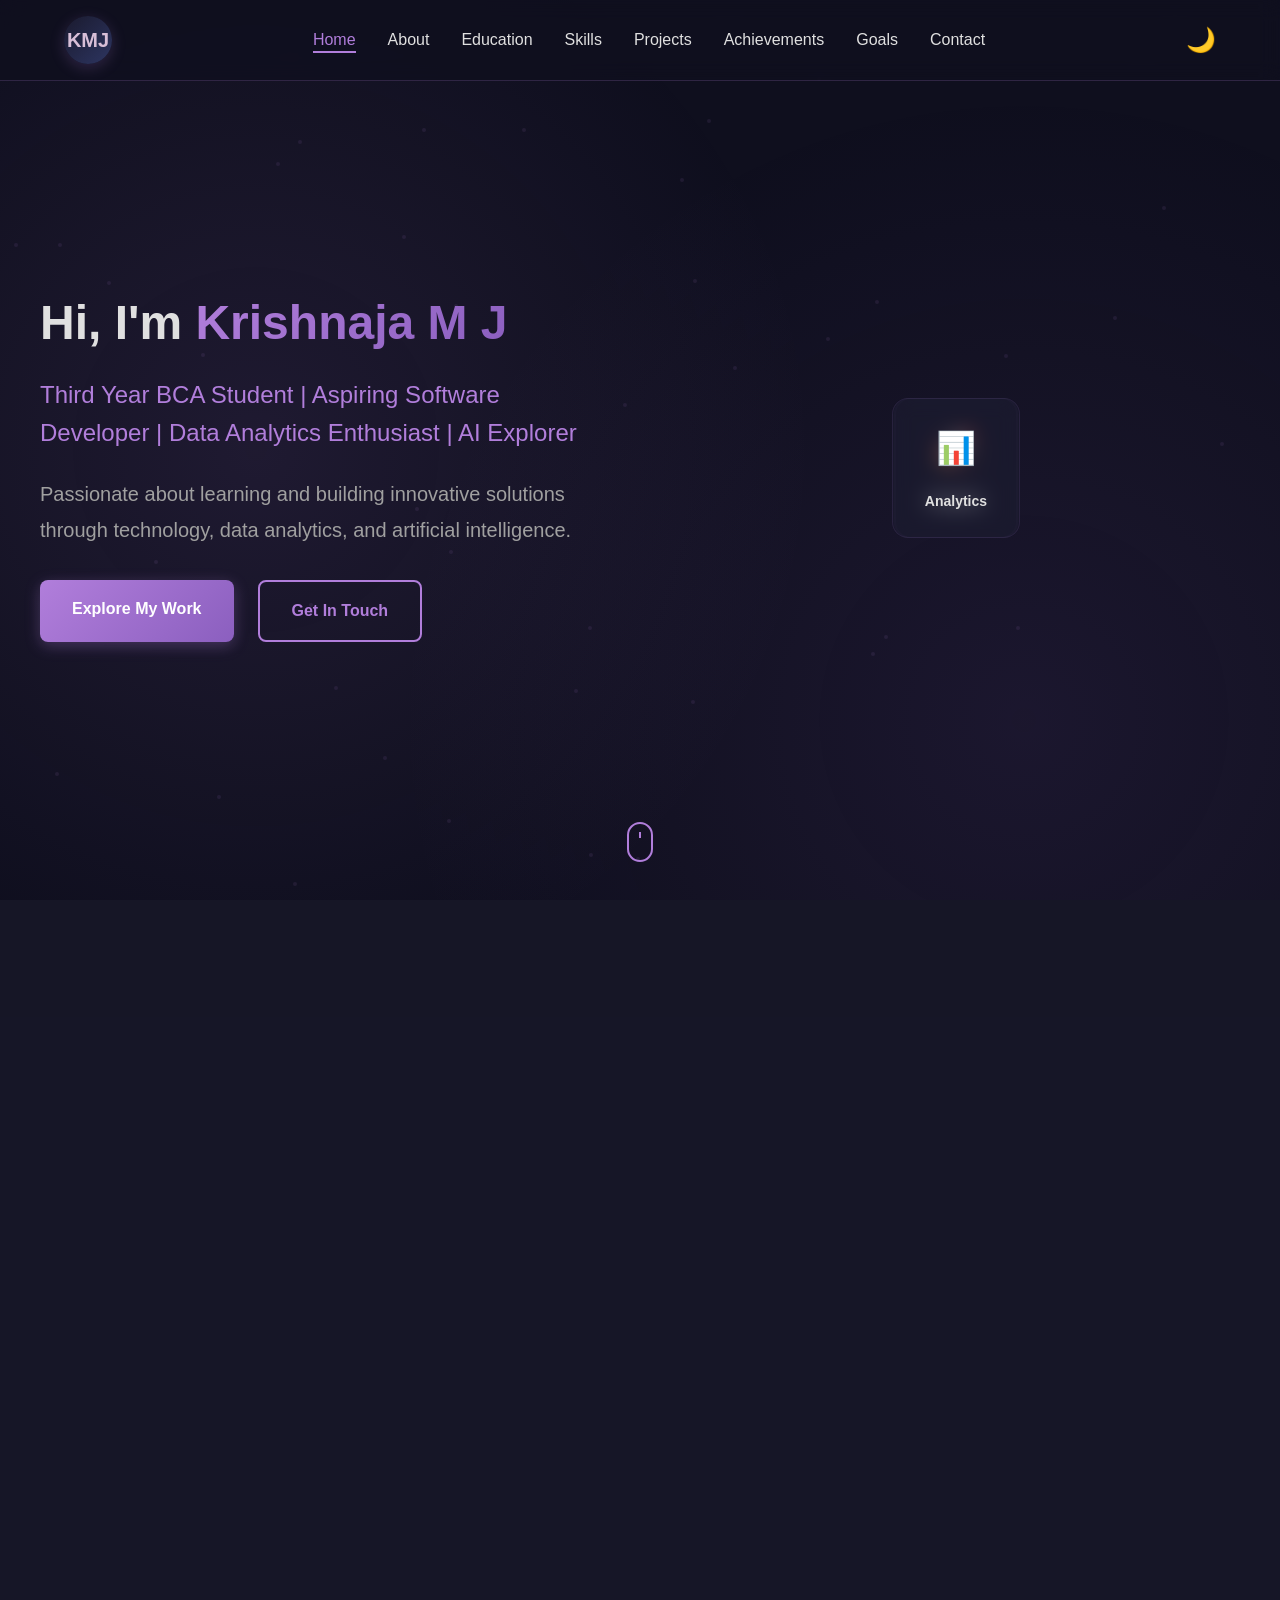
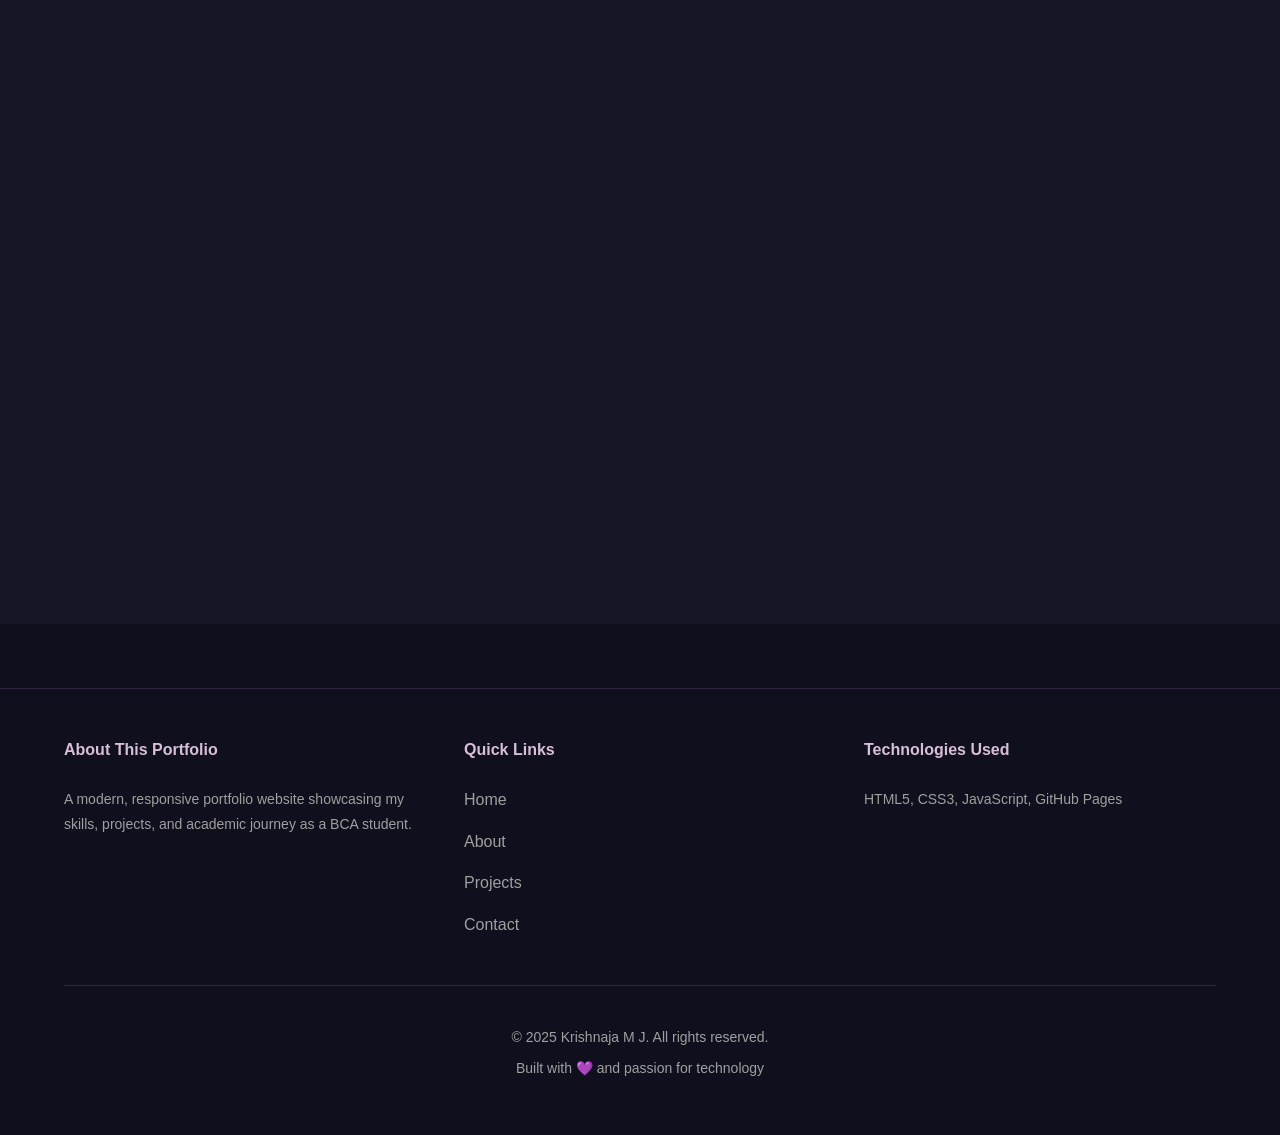
==== commit 5e69adb2: "Update tagline to reflect student status first - Third Year BCA Student | Aspiring Software Develope" ====
--- a/index.html
+++ b/index.html
@@ -53,10 +53,10 @@
                     Hi, I'm <span class="gradient-text">Krishnaja M J</span>
                 </h1>
                 <p class="hero-subtitle" data-aos="fade-up" data-aos-delay="200">
-                    BCA Student | Software Developer | Data Analytics Enthusiast | AI Explorer
+                    Third Year BCA Student | Aspiring Software Developer | Data Analytics Enthusiast | AI Explorer
                 </p>
                 <p class="hero-description" data-aos="fade-up" data-aos-delay="400">
-                    Passionate about building innovative solutions through technology, data analytics, and artificial intelligence.
+                    Passionate about learning and building innovative solutions through technology, data analytics, and artificial intelligence.
                 </p>
                 <div class="hero-buttons" data-aos="fade-up" data-aos-delay="600">
                     <a href="#projects" class="btn btn-primary">Explore My Work</a>
@@ -114,8 +114,8 @@
                                 <span class="info-value"><a href="mailto:krishnamj2005@gmail.com">krishnamj2005@gmail.com</a></span>
                             </div>
                             <div class="info-item">
-                                <span class="info-label">Current Focus:</span>
-                                <span class="info-value">Software Development & Data Analytics</span>
+                                <span class="info-label">Current Status:</span>
+                                <span class="info-value">Third Year BCA Student (Final Year)</span>
                             </div>
                         </div>
                     </div>
@@ -550,7 +550,7 @@
                                 <div class="contact-icon">🎓</div>
                                 <div class="contact-details">
                                     <h4>Education</h4>
-                                    <p>BCA (Third Year)</p>
+                                    <p>BCA (Third Year - Final Year)</p>
                                 </div>
                             </div>
                         </div>
@@ -639,4 +639,4 @@
     <!-- Scripts -->
     <script src="script.js"></script>
 </body>
-</html>+</html>
